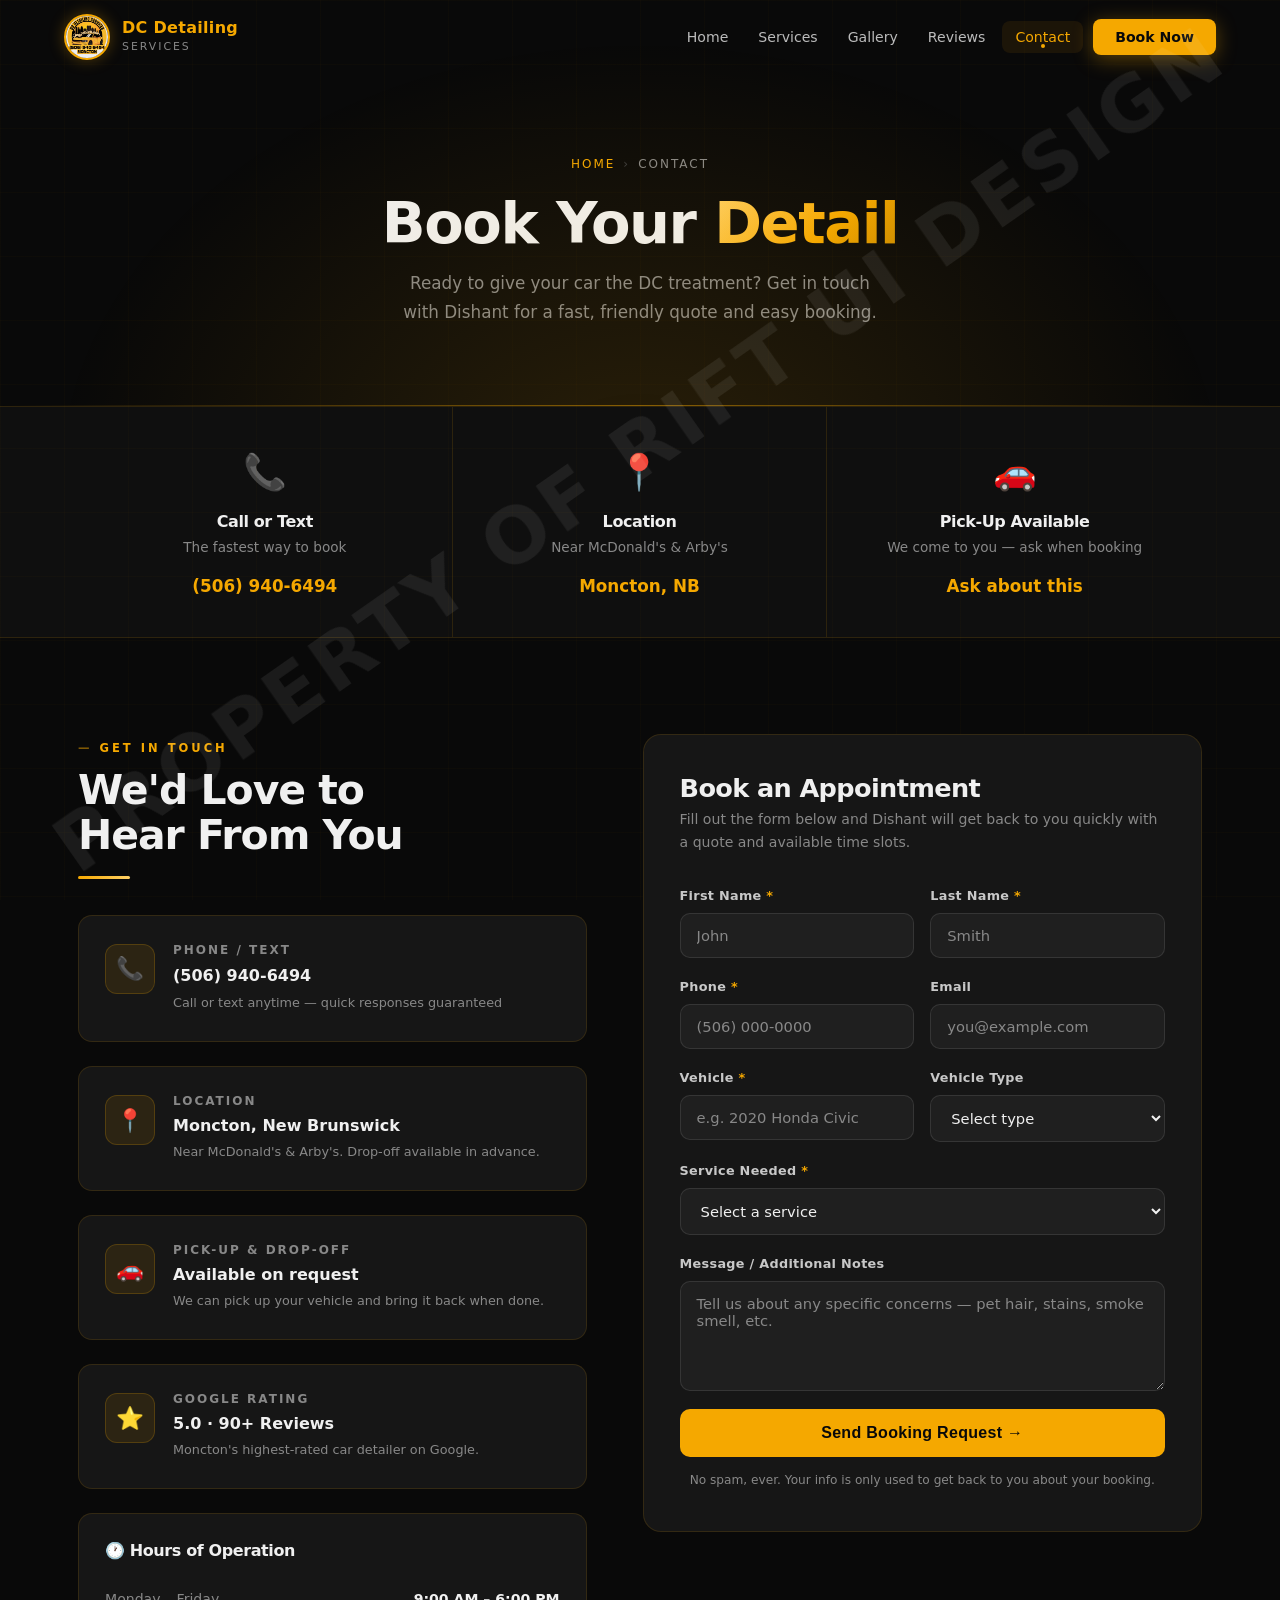
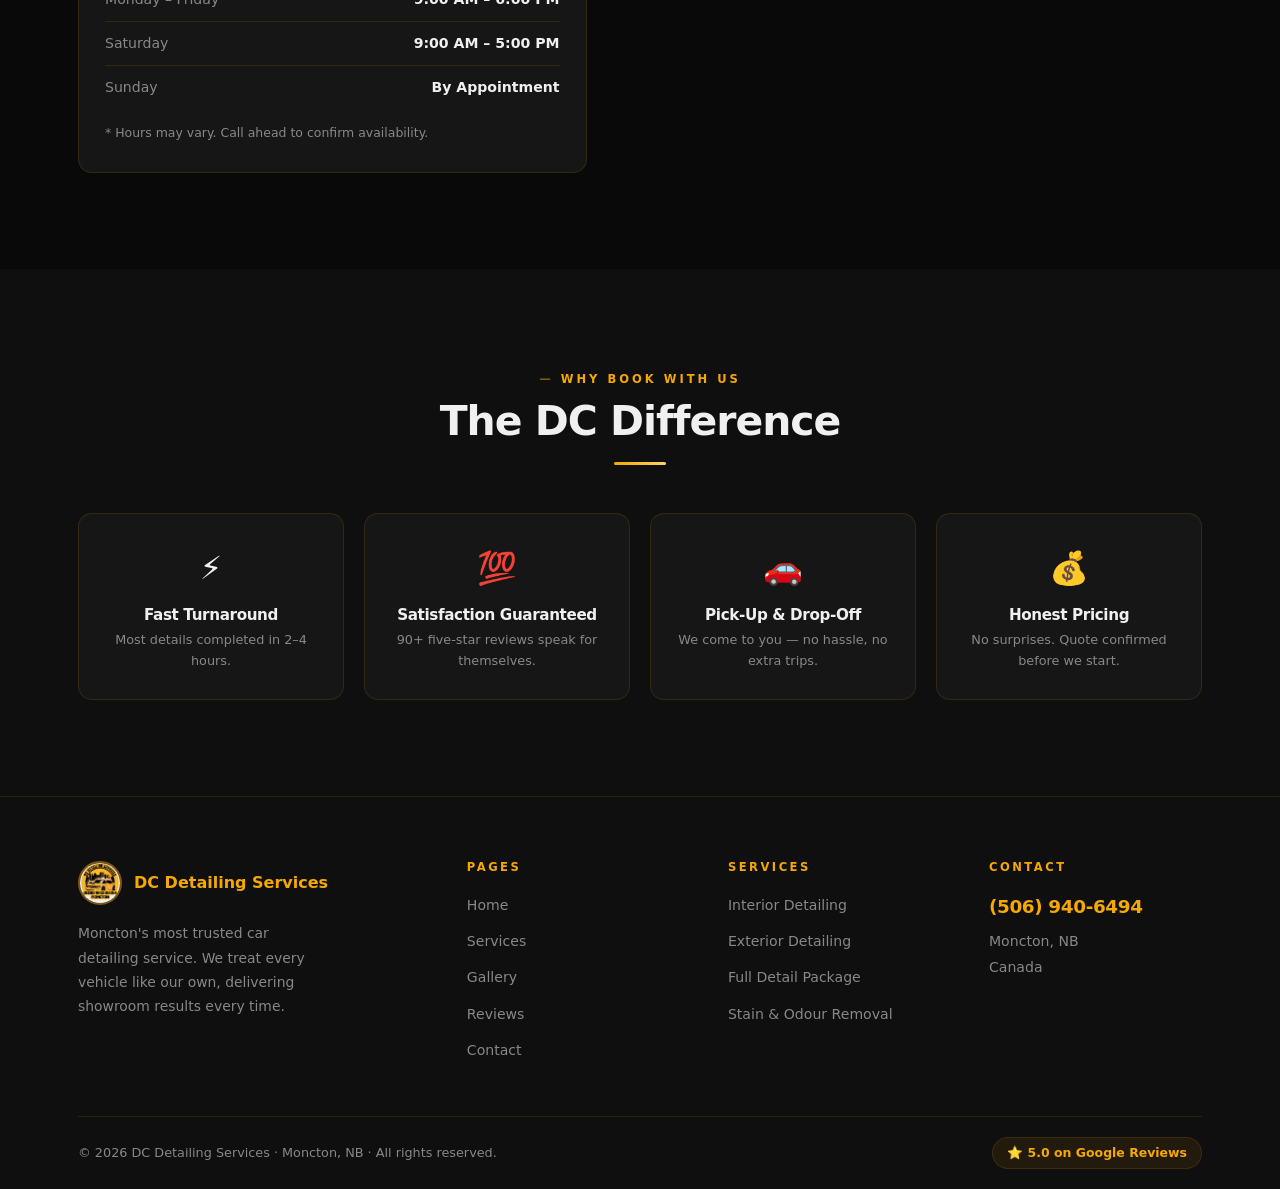
==== contact.html @ 29322958 "Initial commit: DC Detailing website with Vercel config Added vercel.json for proper static site rou" ====
<!DOCTYPE html>
<html lang="en">
<head>
  <meta charset="UTF-8" />
  <meta name="viewport" content="width=device-width, initial-scale=1.0" />
  <title>Contact & Book – DC Detailing Services Moncton</title>
  <link rel="icon" href="photo_0004.jpg" />
  <link rel="apple-touch-icon" href="photo_0004.jpg" />
  <link rel="stylesheet" href="style.css" />
  <link rel="stylesheet" href="https://unpkg.com/aos@2.3.1/dist/aos.css" />
  <style>
    /* ── CONTACT LAYOUT ── */
    .contact-grid {
      display: grid;
      grid-template-columns: 1fr 1.1fr;
      gap: 56px;
      align-items: start;
    }

    /* ── INFO SIDE ── */
    .contact-info { display: flex; flex-direction: column; gap: 24px; }

    .info-card {
      background: var(--card);
      border: 1px solid var(--border);
      border-radius: var(--radius);
      padding: 28px 26px;
      display: flex;
      align-items: flex-start;
      gap: 18px;
      transition: all 0.3s;
    }

    .info-card:hover {
      border-color: var(--border-h);
      transform: translateX(4px);
    }

    .info-icon {
      width: 50px; height: 50px; min-width: 50px;
      background: rgba(245,168,0,0.1);
      border: 1px solid rgba(245,168,0,0.2);
      border-radius: 12px;
      display: flex; align-items: center; justify-content: center;
      font-size: 1.4rem;
    }

    .info-card h4 {
      font-size: 0.75rem;
      text-transform: uppercase;
      letter-spacing: 2px;
      color: var(--muted);
      margin-bottom: 6px;
    }

    .info-card a, .info-card p {
      font-size: 1rem;
      font-weight: 700;
      color: var(--text);
      text-decoration: none;
      line-height: 1.5;
    }

    .info-card a:hover { color: var(--gold); }

    .info-card .sub {
      display: block;
      font-size: 0.8rem;
      font-weight: 400;
      color: var(--muted);
      margin-top: 3px;
    }

    /* Hours table */
    .hours-card {
      background: var(--card);
      border: 1px solid var(--border);
      border-radius: var(--radius);
      padding: 28px 26px;
    }

    .hours-card h3 {
      font-size: 1rem;
      font-weight: 800;
      margin-bottom: 18px;
      display: flex;
      align-items: center;
      gap: 10px;
    }

    .hours-table {
      width: 100%;
      border-collapse: collapse;
    }

    .hours-table tr { border-bottom: 1px solid var(--border); }
    .hours-table tr:last-child { border-bottom: none; }
    .hours-table td { padding: 10px 0; font-size: 0.88rem; }
    .hours-table td:first-child { color: var(--muted); }
    .hours-table td:last-child { color: var(--text); font-weight: 600; text-align: right; }

    .open-badge {
      display: inline-block;
      background: rgba(52,199,89,0.15);
      color: #4cd964;
      font-size: 0.68rem;
      font-weight: 800;
      letter-spacing: 1px;
      padding: 2px 8px;
      border-radius: 4px;
      text-transform: uppercase;
      margin-left: 8px;
    }

    /* ── FORM SIDE ── */
    .form-card {
      background: var(--card);
      border: 1px solid var(--border);
      border-radius: 18px;
      padding: 40px 36px;
    }

    .form-card h2 {
      font-size: 1.6rem;
      margin-bottom: 6px;
    }

    .form-card > p {
      font-size: 0.88rem;
      color: var(--muted);
      margin-bottom: 30px;
      line-height: 1.65;
    }

    .form-row {
      display: grid;
      grid-template-columns: 1fr 1fr;
      gap: 16px;
    }

    .form-group {
      display: flex;
      flex-direction: column;
      gap: 7px;
      margin-bottom: 18px;
    }

    .form-group label {
      font-size: 0.8rem;
      font-weight: 700;
      color: var(--light);
      letter-spacing: 0.3px;
    }

    .form-group label span { color: var(--gold); }

    .form-group input,
    .form-group select,
    .form-group textarea {
      background: rgba(255,255,255,0.04);
      border: 1px solid rgba(255,255,255,0.1);
      border-radius: 10px;
      padding: 13px 16px;
      color: var(--text);
      font-family: inherit;
      font-size: 0.92rem;
      transition: all 0.2s;
      outline: none;
      width: 100%;
    }

    .form-group input:focus,
    .form-group select:focus,
    .form-group textarea:focus {
      border-color: var(--gold);
      background: rgba(245,168,0,0.04);
      box-shadow: 0 0 0 3px rgba(245,168,0,0.1);
    }

    .form-group input::placeholder,
    .form-group textarea::placeholder {
      color: var(--muted);
    }

    .form-group select option { background: #1a1a1a; }

    .form-group textarea { resize: vertical; min-height: 110px; }

    .form-submit {
      width: 100%;
      padding: 15px;
      font-size: 1rem;
      font-weight: 800;
      border-radius: 10px;
      cursor: pointer;
      border: none;
      background: var(--gold);
      color: var(--black);
      transition: all 0.25s;
      position: relative;
      overflow: hidden;
      letter-spacing: 0.3px;
    }

    .form-submit:hover {
      background: var(--gold-light);
      transform: translateY(-2px);
      box-shadow: 0 8px 32px rgba(245,168,0,0.4);
    }

    .form-submit::after {
      content: '';
      position: absolute; inset: 0;
      background: linear-gradient(90deg, transparent, rgba(255,255,255,0.15), transparent);
      transform: translateX(-100%);
      transition: transform 0.55s;
    }

    .form-submit:hover::after { transform: translateX(100%); }

    .form-disclaimer {
      text-align: center;
      font-size: 0.76rem;
      color: var(--muted);
      margin-top: 14px;
      line-height: 1.6;
    }

    /* Success state */
    .form-success {
      display: none;
      text-align: center;
      padding: 40px 20px;
    }

    .form-success .check {
      width: 64px; height: 64px;
      background: rgba(52,199,89,0.15);
      border: 2px solid #4cd964;
      border-radius: 50%;
      display: flex; align-items: center; justify-content: center;
      font-size: 1.6rem;
      margin: 0 auto 20px;
    }

    .form-success h3 { font-size: 1.4rem; margin-bottom: 8px; }
    .form-success p { color: var(--muted); font-size: 0.9rem; }

    /* ── QUICK CONTACT STRIP ── */
    .quick-strip {
      background: var(--dark);
      border-top: 1px solid var(--border);
      border-bottom: 1px solid var(--border);
    }

    .quick-inner {
      display: grid;
      grid-template-columns: repeat(3, 1fr);
      divide-x: 1px solid var(--border);
    }

    .quick-item {
      padding: 36px 28px;
      text-align: center;
      border-right: 1px solid var(--border);
    }

    .quick-item:last-child { border-right: none; }

    .quick-icon { font-size: 2.2rem; margin-bottom: 12px; display: block; }
    .quick-item h3 { font-size: 1rem; font-weight: 800; margin-bottom: 6px; }
    .quick-item p { font-size: 0.85rem; color: var(--muted); margin-bottom: 14px; }
    .quick-item a { font-size: 1.05rem; font-weight: 800; color: var(--gold); text-decoration: none; }
    .quick-item a:hover { text-decoration: underline; }

    /* RESPONSIVE */
    @media (max-width: 900px) {
      .contact-grid { grid-template-columns: 1fr; }
      .form-card { padding: 28px 24px; }
    }

    @media (max-width: 620px) {
      .form-row { grid-template-columns: 1fr; }
      .quick-inner { grid-template-columns: 1fr; }
      .quick-item { border-right: none; border-bottom: 1px solid var(--border); }
      .quick-item:last-child { border-bottom: none; }
    }
  </style>
</head>
<body>

<nav id="navbar">
  <div class="nav-inner">
    <a href="index.html" class="nav-logo">
      <img src="photo_0004.jpg" alt="DC Detailing Services" />
      <div class="nav-logo-text">
        <span class="name">DC Detailing</span>
        <span class="sub">Services</span>
      </div>
    </a>
    <ul class="nav-links">
      <li><a href="index.html">Home</a></li>
      <li><a href="services.html">Services</a></li>
      <li><a href="gallery.html">Gallery</a></li>
      <li><a href="reviews.html">Reviews</a></li>
      <li><a href="contact.html">Contact</a></li>
      <li><a href="contact.html" class="nav-cta">Book Now</a></li>
    </ul>
    <button class="hamburger" id="ham"><span></span><span></span><span></span></button>
  </div>
</nav>
<div class="mobile-nav" id="mob">
  <a href="index.html">Home</a>
  <a href="services.html">Services</a>
  <a href="gallery.html">Gallery</a>
  <a href="reviews.html">Reviews</a>
  <a href="contact.html">Contact</a>
  <a href="contact.html" class="m-cta">Book Now</a>
</div>

<!-- PAGE HERO -->
<div class="page-hero">
  <div class="container">
    <div class="breadcrumb"><a href="index.html">Home</a><span class="sep">›</span>Contact</div>
    <h1>Book Your <span class="gradient-text">Detail</span></h1>
    <p>Ready to give your car the DC treatment? Get in touch with Dishant for a fast, friendly quote and easy booking.</p>
  </div>
</div>

<!-- QUICK CONTACT STRIP -->
<div class="quick-strip">
  <div class="container">
    <div class="quick-inner">
      <div class="quick-item">
        <span class="quick-icon">📞</span>
        <h3>Call or Text</h3>
        <p>The fastest way to book</p>
        <a href="tel:5069406494">(506) 940-6494</a>
      </div>
      <div class="quick-item">
        <span class="quick-icon">📍</span>
        <h3>Location</h3>
        <p>Near McDonald's & Arby's</p>
        <a href="#">Moncton, NB</a>
      </div>
      <div class="quick-item">
        <span class="quick-icon">🚗</span>
        <h3>Pick-Up Available</h3>
        <p>We come to you — ask when booking</p>
        <a href="tel:5069406494">Ask about this</a>
      </div>
    </div>
  </div>
</div>

<!-- MAIN CONTACT -->
<section class="section-wrap">
  <div class="container">
    <div class="contact-grid">

      <!-- INFO -->
      <div data-aos="fade-right">
        <div class="section-tag">Get in Touch</div>
        <h2 class="section-title">We'd Love to<br>Hear From You</h2>
        <div class="gold-line"></div>

        <div class="contact-info">
          <div class="info-card">
            <div class="info-icon">📞</div>
            <div>
              <h4>Phone / Text</h4>
              <a href="tel:5069406494">(506) 940-6494</a>
              <span class="sub">Call or text anytime — quick responses guaranteed</span>
            </div>
          </div>

          <div class="info-card">
            <div class="info-icon">📍</div>
            <div>
              <h4>Location</h4>
              <p>Moncton, New Brunswick</p>
              <span class="sub">Near McDonald's & Arby's. Drop-off available in advance.</span>
            </div>
          </div>

          <div class="info-card">
            <div class="info-icon">🚗</div>
            <div>
              <h4>Pick-Up & Drop-Off</h4>
              <p>Available on request</p>
              <span class="sub">We can pick up your vehicle and bring it back when done.</span>
            </div>
          </div>

          <div class="info-card">
            <div class="info-icon">⭐</div>
            <div>
              <h4>Google Rating</h4>
              <p>5.0 · 90+ Reviews</p>
              <span class="sub">Moncton's highest-rated car detailer on Google.</span>
            </div>
          </div>
        </div>

        <div class="hours-card" style="margin-top: 24px;">
          <h3>🕐 Hours of Operation</h3>
          <table class="hours-table">
            <tr>
              <td>Monday – Friday</td>
              <td>9:00 AM – 6:00 PM</td>
            </tr>
            <tr>
              <td>Saturday</td>
              <td>9:00 AM – 5:00 PM</td>
            </tr>
            <tr>
              <td>Sunday</td>
              <td>By Appointment</td>
            </tr>
          </table>
          <p style="font-size:0.78rem; color:var(--muted); margin-top:14px;">* Hours may vary. Call ahead to confirm availability.</p>
        </div>
      </div>

      <!-- FORM -->
      <div data-aos="fade-left" data-aos-delay="100">
        <div class="form-card">
          <h2>Book an Appointment</h2>
          <p>Fill out the form below and Dishant will get back to you quickly with a quote and available time slots.</p>

          <div class="form-success" id="success">
            <div class="check">✓</div>
            <h3>Message Sent!</h3>
            <p>Thanks for reaching out. Dishant will be in touch shortly.<br>Or call directly at <a href="tel:5069406494" style="color:var(--gold)">(506) 940-6494</a>.</p>
          </div>

          <form id="bookingForm">
            <div class="form-row">
              <div class="form-group">
                <label>First Name <span>*</span></label>
                <input type="text" placeholder="John" required />
              </div>
              <div class="form-group">
                <label>Last Name <span>*</span></label>
                <input type="text" placeholder="Smith" required />
              </div>
            </div>
            <div class="form-row">
              <div class="form-group">
                <label>Phone <span>*</span></label>
                <input type="tel" placeholder="(506) 000-0000" required />
              </div>
              <div class="form-group">
                <label>Email</label>
                <input type="email" placeholder="you@example.com" />
              </div>
            </div>
            <div class="form-row">
              <div class="form-group">
                <label>Vehicle <span>*</span></label>
                <input type="text" placeholder="e.g. 2020 Honda Civic" required />
              </div>
              <div class="form-group">
                <label>Vehicle Type</label>
                <select>
                  <option value="">Select type</option>
                  <option>Sedan</option>
                  <option>SUV / Crossover</option>
                  <option>Truck</option>
                  <option>Van / Minivan</option>
                  <option>Luxury / Exotic</option>
                </select>
              </div>
            </div>
            <div class="form-group">
              <label>Service Needed <span>*</span></label>
              <select required>
                <option value="">Select a service</option>
                <option>Interior Refresh (from $80)</option>
                <option>Interior Deep Clean (from $130)</option>
                <option>Full Detail Package (from $200)</option>
                <option>Stain & Odour Removal</option>
                <option>Not sure — need a quote</option>
              </select>
            </div>
            <div class="form-group">
              <label>Message / Additional Notes</label>
              <textarea placeholder="Tell us about any specific concerns — pet hair, stains, smoke smell, etc."></textarea>
            </div>
            <button type="submit" class="form-submit">Send Booking Request →</button>
            <p class="form-disclaimer">No spam, ever. Your info is only used to get back to you about your booking.</p>
          </form>
        </div>
      </div>
    </div>
  </div>
</section>

<!-- WHY BOOK STRIP -->
<section class="section-wrap dark">
  <div class="container">
    <div style="text-align:center;" data-aos="fade-up">
      <div class="section-tag">Why Book With Us</div>
      <h2 class="section-title">The DC Difference</h2>
      <div class="gold-line" style="margin: 18px auto 48px;"></div>
    </div>
    <div style="display:grid; grid-template-columns: repeat(4, 1fr); gap: 20px;" data-aos="fade-up" data-aos-delay="60">
      <div style="text-align:center; padding: 28px 18px; background: var(--card); border: 1px solid var(--border); border-radius: 14px; transition: all 0.3s;" onmouseover="this.style.borderColor='rgba(245,168,0,0.45)'; this.style.transform='translateY(-4px)'" onmouseout="this.style.borderColor='rgba(245,168,0,0.13)'; this.style.transform=''">
        <div style="font-size:2rem; margin-bottom:12px;">⚡</div>
        <h4 style="font-size:0.95rem; margin-bottom:6px;">Fast Turnaround</h4>
        <p style="font-size:0.8rem; color:var(--muted);">Most details completed in 2–4 hours.</p>
      </div>
      <div style="text-align:center; padding: 28px 18px; background: var(--card); border: 1px solid var(--border); border-radius: 14px; transition: all 0.3s;" onmouseover="this.style.borderColor='rgba(245,168,0,0.45)'; this.style.transform='translateY(-4px)'" onmouseout="this.style.borderColor='rgba(245,168,0,0.13)'; this.style.transform=''">
        <div style="font-size:2rem; margin-bottom:12px;">💯</div>
        <h4 style="font-size:0.95rem; margin-bottom:6px;">Satisfaction Guaranteed</h4>
        <p style="font-size:0.8rem; color:var(--muted);">90+ five-star reviews speak for themselves.</p>
      </div>
      <div style="text-align:center; padding: 28px 18px; background: var(--card); border: 1px solid var(--border); border-radius: 14px; transition: all 0.3s;" onmouseover="this.style.borderColor='rgba(245,168,0,0.45)'; this.style.transform='translateY(-4px)'" onmouseout="this.style.borderColor='rgba(245,168,0,0.13)'; this.style.transform=''">
        <div style="font-size:2rem; margin-bottom:12px;">🚗</div>
        <h4 style="font-size:0.95rem; margin-bottom:6px;">Pick-Up & Drop-Off</h4>
        <p style="font-size:0.8rem; color:var(--muted);">We come to you — no hassle, no extra trips.</p>
      </div>
      <div style="text-align:center; padding: 28px 18px; background: var(--card); border: 1px solid var(--border); border-radius: 14px; transition: all 0.3s;" onmouseover="this.style.borderColor='rgba(245,168,0,0.45)'; this.style.transform='translateY(-4px)'" onmouseout="this.style.borderColor='rgba(245,168,0,0.13)'; this.style.transform=''">
        <div style="font-size:2rem; margin-bottom:12px;">💰</div>
        <h4 style="font-size:0.95rem; margin-bottom:6px;">Honest Pricing</h4>
        <p style="font-size:0.8rem; color:var(--muted);">No surprises. Quote confirmed before we start.</p>
      </div>
    </div>
  </div>
</section>

<!-- FOOTER -->
<footer>
  <div class="container">
    <div class="footer-grid">
      <div class="footer-brand"><a href="index.html" class="logo"><img src="photo_0004.jpg" alt="DC Detailing" /><span>DC Detailing Services</span></a><p>Moncton's most trusted car detailing service. We treat every vehicle like our own, delivering showroom results every time.</p></div>
      <div class="footer-col"><h4>Pages</h4><ul><li><a href="index.html">Home</a></li><li><a href="services.html">Services</a></li><li><a href="gallery.html">Gallery</a></li><li><a href="reviews.html">Reviews</a></li><li><a href="contact.html">Contact</a></li></ul></div>
      <div class="footer-col"><h4>Services</h4><ul><li><a href="services.html">Interior Detailing</a></li><li><a href="services.html">Exterior Detailing</a></li><li><a href="services.html">Full Detail Package</a></li><li><a href="services.html">Stain & Odour Removal</a></li></ul></div>
      <div class="footer-col"><h4>Contact</h4><a href="tel:5069406494" class="big-phone">(506) 940-6494</a><p>Moncton, NB<br>Canada</p></div>
    </div>
    <div class="footer-bottom"><p>© 2026 DC Detailing Services · Moncton, NB · All rights reserved.</p><div class="footer-badge">⭐ 5.0 on Google Reviews</div></div>
  </div>
</footer>

<script src="https://unpkg.com/aos@2.3.1/dist/aos.js"></script>
<script>
  AOS.init({ once: true, duration: 650, easing: 'ease-out', offset: 60 });
  const nav = document.getElementById('navbar');
  window.addEventListener('scroll', () => nav.classList.toggle('scrolled', scrollY > 20));
  nav.classList.toggle('scrolled', scrollY > 20);
  const ham = document.getElementById('ham'); const mob = document.getElementById('mob');
  ham.addEventListener('click', () => { ham.classList.toggle('open'); mob.classList.toggle('open'); });
  const page = location.pathname.split('/').pop() || 'index.html';
  document.querySelectorAll('.nav-links a, .mobile-nav a').forEach(a => { if (a.getAttribute('href') === page) a.classList.add('active'); });

  // Form submit
  document.getElementById('bookingForm').addEventListener('submit', (e) => {
    e.preventDefault();
    document.getElementById('bookingForm').style.display = 'none';
    document.getElementById('success').style.display = 'block';
  });
</script>
</body>
</html>
---- style.css ----
/* ================================================
   DC DETAILING SERVICES — SHARED STYLESHEET
   ================================================ */

/* ── WATERMARK ── */
body::after {
  content: 'property of rift ui design';
  position: fixed;
  top: 50%;
  left: 50%;
  transform: translate(-50%, -50%) rotate(-35deg);
  font-size: clamp(2.8rem, 6vw, 5.5rem);
  font-weight: 900;
  text-transform: uppercase;
  letter-spacing: 0.06em;
  color: rgba(255, 255, 255, 0.07);
  white-space: nowrap;
  pointer-events: none;
  z-index: 99999;
  user-select: none;
}

:root {
  --gold: #f5a800;
  --gold-light: #ffd166;
  --gold-dark: #c98a00;
  --black: #090909;
  --dark: #0f0f0f;
  --card: #161616;
  --card2: #1d1d1d;
  --border: rgba(245,168,0,0.13);
  --border-h: rgba(245,168,0,0.48);
  --text: #f0f0f0;
  --muted: #888;
  --light: #c8c8c8;
  --radius: 14px;
  --glow: 0 0 40px rgba(245,168,0,0.18);
  --glow-lg: 0 0 80px rgba(245,168,0,0.28);
}

*, *::before, *::after { margin: 0; padding: 0; box-sizing: border-box; }
html { scroll-behavior: smooth; font-size: 16px; }

::-webkit-scrollbar { width: 5px; }
::-webkit-scrollbar-track { background: var(--black); }
::-webkit-scrollbar-thumb { background: var(--gold-dark); border-radius: 3px; }

body {
  font-family: 'Segoe UI', system-ui, -apple-system, sans-serif;
  background: var(--black);
  color: var(--text);
  line-height: 1.65;
  overflow-x: hidden;
}

body::before {
  content: '';
  position: fixed; inset: 0;
  background-image:
    linear-gradient(rgba(245,168,0,0.022) 1px, transparent 1px),
    linear-gradient(90deg, rgba(245,168,0,0.022) 1px, transparent 1px);
  background-size: 64px 64px;
  pointer-events: none;
  z-index: 0;
}

/* ── CONTAINER ── */
.container { max-width: 1180px; margin: 0 auto; padding: 0 28px; }

/* ── TYPOGRAPHY ── */
h1,h2,h3,h4 { font-weight: 900; line-height: 1.08; letter-spacing: -0.025em; }

.gradient-text {
  background: linear-gradient(135deg, var(--gold-light) 0%, var(--gold) 60%, var(--gold-dark) 100%);
  -webkit-background-clip: text;
  -webkit-text-fill-color: transparent;
  background-clip: text;
}

/* ── NAV ── */
nav {
  position: fixed; top: 0; left: 0; right: 0;
  z-index: 1000;
  padding: 0 5%;
  transition: all 0.35s;
}

nav.scrolled {
  background: rgba(9,9,9,0.95);
  backdrop-filter: blur(24px);
  -webkit-backdrop-filter: blur(24px);
  border-bottom: 1px solid var(--border);
}

.nav-inner {
  display: flex;
  align-items: center;
  justify-content: space-between;
  height: 74px;
}

.nav-logo {
  display: flex;
  align-items: center;
  gap: 12px;
  text-decoration: none;
  flex-shrink: 0;
}

.nav-logo img {
  height: 46px; width: 46px;
  border-radius: 50%;
  border: 2px solid var(--gold);
  object-fit: cover;
  box-shadow: 0 0 16px rgba(245,168,0,0.3);
}

.nav-logo-text .name {
  display: block;
  font-size: 1rem;
  font-weight: 800;
  color: var(--gold);
  letter-spacing: 0.3px;
  line-height: 1.2;
}

.nav-logo-text .sub {
  display: block;
  font-size: 0.68rem;
  color: var(--muted);
  letter-spacing: 2px;
  text-transform: uppercase;
}

.nav-links {
  display: flex;
  align-items: center;
  gap: 4px;
  list-style: none;
}

.nav-links a {
  color: #bbb;
  text-decoration: none;
  font-size: 0.88rem;
  font-weight: 500;
  padding: 8px 13px;
  border-radius: 8px;
  transition: all 0.2s;
  position: relative;
}

.nav-links a:hover, .nav-links a.active {
  color: var(--gold);
  background: rgba(245,168,0,0.08);
}

.nav-links a.active::after {
  content: '';
  position: absolute;
  bottom: 5px; left: 50%;
  transform: translateX(-50%);
  width: 4px; height: 4px;
  background: var(--gold);
  border-radius: 50%;
}

.nav-cta {
  background: var(--gold) !important;
  color: var(--black) !important;
  font-weight: 800 !important;
  padding: 10px 22px !important;
  border-radius: 8px !important;
  margin-left: 6px;
  box-shadow: 0 4px 20px rgba(245,168,0,0.35);
  transition: all 0.2s !important;
}

.nav-cta:hover {
  background: var(--gold-light) !important;
  transform: translateY(-2px) !important;
  box-shadow: 0 6px 28px rgba(245,168,0,0.5) !important;
}

.nav-cta.active::after { display: none !important; }

/* Hamburger */
.hamburger {
  display: none;
  flex-direction: column;
  gap: 5px;
  background: none;
  border: none;
  cursor: pointer;
  padding: 8px;
  border-radius: 8px;
  transition: background 0.2s;
}

.hamburger:hover { background: rgba(245,168,0,0.1); }

.hamburger span {
  display: block; width: 22px; height: 2px;
  background: var(--text); border-radius: 2px;
  transition: all 0.3s;
}

.hamburger.open span:nth-child(1) { transform: translateY(7px) rotate(45deg); }
.hamburger.open span:nth-child(2) { opacity: 0; transform: scaleX(0); }
.hamburger.open span:nth-child(3) { transform: translateY(-7px) rotate(-45deg); }

.mobile-nav {
  display: none;
  position: fixed; top: 74px; left: 0; right: 0;
  background: rgba(9,9,9,0.98);
  backdrop-filter: blur(20px);
  border-bottom: 1px solid var(--border);
  padding: 16px 20px 24px;
  z-index: 999;
  flex-direction: column;
  gap: 2px;
}

.mobile-nav.open { display: flex; }

.mobile-nav a {
  color: var(--text);
  text-decoration: none;
  font-size: 1rem;
  font-weight: 600;
  padding: 12px 16px;
  border-radius: 10px;
  transition: all 0.2s;
}

.mobile-nav a:hover { background: rgba(245,168,0,0.1); color: var(--gold); }
.mobile-nav a.active { color: var(--gold); background: rgba(245,168,0,0.08); }

.mobile-nav .m-cta {
  background: var(--gold);
  color: var(--black);
  text-align: center;
  margin-top: 10px;
  font-weight: 800;
  border-radius: 10px;
}

/* ── PAGE HERO (inner pages) ── */
.page-hero {
  padding: 150px 0 80px;
  text-align: center;
  position: relative;
  overflow: hidden;
}

.page-hero::before {
  content: '';
  position: absolute; inset: 0;
  background: radial-gradient(ellipse at 50% 120%, rgba(245,168,0,0.14) 0%, transparent 65%);
  pointer-events: none;
}

.page-hero::after {
  content: '';
  position: absolute;
  bottom: 0; left: 0; right: 0;
  height: 1px;
  background: linear-gradient(90deg, transparent, var(--border-h), transparent);
}

.page-hero h1 {
  font-size: clamp(2.2rem, 4.5vw, 3.6rem);
  margin-bottom: 14px;
}

.page-hero p {
  color: var(--muted);
  font-size: 1.05rem;
  max-width: 500px;
  margin: 0 auto;
  line-height: 1.7;
}

.breadcrumb {
  display: inline-flex;
  align-items: center;
  gap: 8px;
  font-size: 0.75rem;
  color: var(--muted);
  margin-bottom: 18px;
  text-transform: uppercase;
  letter-spacing: 2px;
}

.breadcrumb a { color: var(--gold); text-decoration: none; }
.breadcrumb .sep { opacity: 0.4; }

/* ── SECTION STYLES ── */
section { position: relative; z-index: 1; }
.section-wrap { padding: 96px 0; }
.section-wrap.dark { background: var(--dark); }

.section-tag {
  display: inline-block;
  font-size: 0.72rem;
  font-weight: 800;
  letter-spacing: 3px;
  text-transform: uppercase;
  color: var(--gold);
  margin-bottom: 10px;
}

.section-tag::before { content: '— '; opacity: 0.5; }

.section-title {
  font-size: clamp(1.8rem, 3.2vw, 2.7rem);
  line-height: 1.1;
  margin-bottom: 14px;
}

.section-sub {
  font-size: 0.98rem;
  color: var(--muted);
  max-width: 500px;
  line-height: 1.75;
  margin-bottom: 52px;
}

/* ── BUTTONS ── */
.btn {
  display: inline-flex;
  align-items: center;
  gap: 8px;
  padding: 13px 26px;
  border-radius: 10px;
  font-size: 0.93rem;
  font-weight: 700;
  text-decoration: none;
  cursor: pointer;
  border: none;
  transition: all 0.22s;
  position: relative;
  overflow: hidden;
  letter-spacing: 0.2px;
}

.btn::after {
  content: '';
  position: absolute; inset: 0;
  background: linear-gradient(90deg, transparent, rgba(255,255,255,0.12), transparent);
  transform: translateX(-100%);
  transition: transform 0.55s;
}

.btn:hover::after { transform: translateX(100%); }

.btn-gold {
  background: var(--gold);
  color: var(--black);
  box-shadow: 0 4px 24px rgba(245,168,0,0.3);
}

.btn-gold:hover {
  background: var(--gold-light);
  transform: translateY(-2px);
  box-shadow: 0 8px 32px rgba(245,168,0,0.5);
  color: var(--black);
}

.btn-outline {
  background: transparent;
  color: var(--gold);
  border: 2px solid var(--gold);
}

.btn-outline:hover {
  background: var(--gold);
  color: var(--black);
  transform: translateY(-2px);
}

.btn-ghost {
  background: rgba(255,255,255,0.05);
  color: var(--text);
  border: 1px solid rgba(255,255,255,0.1);
}

.btn-ghost:hover {
  border-color: var(--gold);
  color: var(--gold);
  transform: translateY(-2px);
  background: rgba(245,168,0,0.07);
}

/* ── CARDS ── */
.card {
  background: var(--card);
  border: 1px solid var(--border);
  border-radius: var(--radius);
  transition: all 0.3s;
}

.card:hover {
  border-color: var(--border-h);
  box-shadow: var(--glow);
  transform: translateY(-5px);
}

/* ── DIVIDER ── */
.gold-line {
  width: 52px; height: 3px;
  background: linear-gradient(90deg, var(--gold), var(--gold-light));
  border-radius: 2px;
  margin: 18px 0 36px;
}

/* ── STARS ── */
.stars { color: var(--gold); letter-spacing: 2px; }

/* ── CTA BANNER ── */
.cta-banner {
  background: linear-gradient(135deg, #120e00, #0d0d0d 50%, #120c00);
  border-top: 1px solid var(--border);
  border-bottom: 1px solid var(--border);
  text-align: center;
  padding: 88px 28px;
  position: relative;
  overflow: hidden;
}

.cta-banner::before {
  content: '';
  position: absolute;
  top: -80%; left: 50%; transform: translateX(-50%);
  width: 700px; height: 500px;
  background: radial-gradient(ellipse, rgba(245,168,0,0.12) 0%, transparent 65%);
  pointer-events: none;
}

.cta-banner h2 { font-size: clamp(1.8rem, 3.5vw, 2.6rem); margin-bottom: 12px; }
.cta-banner p { color: var(--muted); margin-bottom: 36px; max-width: 460px; margin-left: auto; margin-right: auto; }
.cta-btns { display: flex; gap: 14px; justify-content: center; flex-wrap: wrap; }

/* ── FOOTER ── */
footer {
  background: var(--dark);
  border-top: 1px solid var(--border);
  padding: 64px 0 0;
  position: relative;
  z-index: 1;
}

.footer-grid {
  display: grid;
  grid-template-columns: 1.6fr 1fr 1fr 1fr;
  gap: 48px;
  padding-bottom: 52px;
}

.footer-brand .logo {
  display: flex; align-items: center; gap: 12px;
  margin-bottom: 16px; text-decoration: none;
}

.footer-brand .logo img {
  height: 44px; width: 44px;
  border-radius: 50%; border: 2px solid var(--border-h);
  object-fit: cover;
}

.footer-brand .logo span { font-size: 1rem; font-weight: 800; color: var(--gold); }

.footer-brand p { font-size: 0.87rem; color: var(--muted); line-height: 1.75; max-width: 250px; }

.footer-col h4 {
  font-size: 0.72rem; text-transform: uppercase;
  letter-spacing: 2.5px; color: var(--gold); margin-bottom: 18px;
}

.footer-col ul { list-style: none; display: flex; flex-direction: column; gap: 10px; }

.footer-col ul a {
  color: var(--muted);
  text-decoration: none; font-size: 0.88rem;
  transition: color 0.2s;
}

.footer-col ul a:hover { color: var(--text); }

.footer-col p { color: var(--muted); font-size: 0.88rem; line-height: 1.85; }

.footer-col .big-phone {
  display: block; color: var(--gold);
  font-size: 1.15rem; font-weight: 800;
  text-decoration: none; margin-bottom: 6px;
  letter-spacing: -0.02em;
}

.footer-bottom {
  border-top: 1px solid var(--border);
  padding: 20px 0;
  display: flex;
  align-items: center; justify-content: space-between;
  gap: 12px; flex-wrap: wrap;
}

.footer-bottom p { color: var(--muted); font-size: 0.8rem; }

.footer-badge {
  display: flex; align-items: center; gap: 6px;
  background: rgba(245,168,0,0.08);
  border: 1px solid var(--border);
  border-radius: 20px;
  padding: 5px 14px;
  font-size: 0.78rem; color: var(--gold); font-weight: 700;
}

/* ── KEYFRAMES ── */
@keyframes float {
  0%,100% { transform: translateY(0); }
  50% { transform: translateY(-10px); }
}

@keyframes pulse-ring {
  0% { box-shadow: 0 0 0 0 rgba(245,168,0,0.4); }
  70% { box-shadow: 0 0 0 16px rgba(245,168,0,0); }
  100% { box-shadow: 0 0 0 0 rgba(245,168,0,0); }
}

@keyframes gold-shimmer {
  0% { background-position: -200% center; }
  100% { background-position: 200% center; }
}

@keyframes fadeInUp {
  from { opacity: 0; transform: translateY(28px); }
  to { opacity: 1; transform: translateY(0); }
}

/* ── RESPONSIVE ── */
@media (max-width: 1024px) {
  .footer-grid { grid-template-columns: 1fr 1fr; }
}

@media (max-width: 768px) {
  .nav-links { display: none; }
  .hamburger { display: flex; }
  .footer-grid { grid-template-columns: 1fr 1fr; gap: 28px; }
}

@media (max-width: 540px) {
  .footer-grid { grid-template-columns: 1fr; }
  .footer-bottom { flex-direction: column; text-align: center; }
  .container { padding: 0 18px; }
}
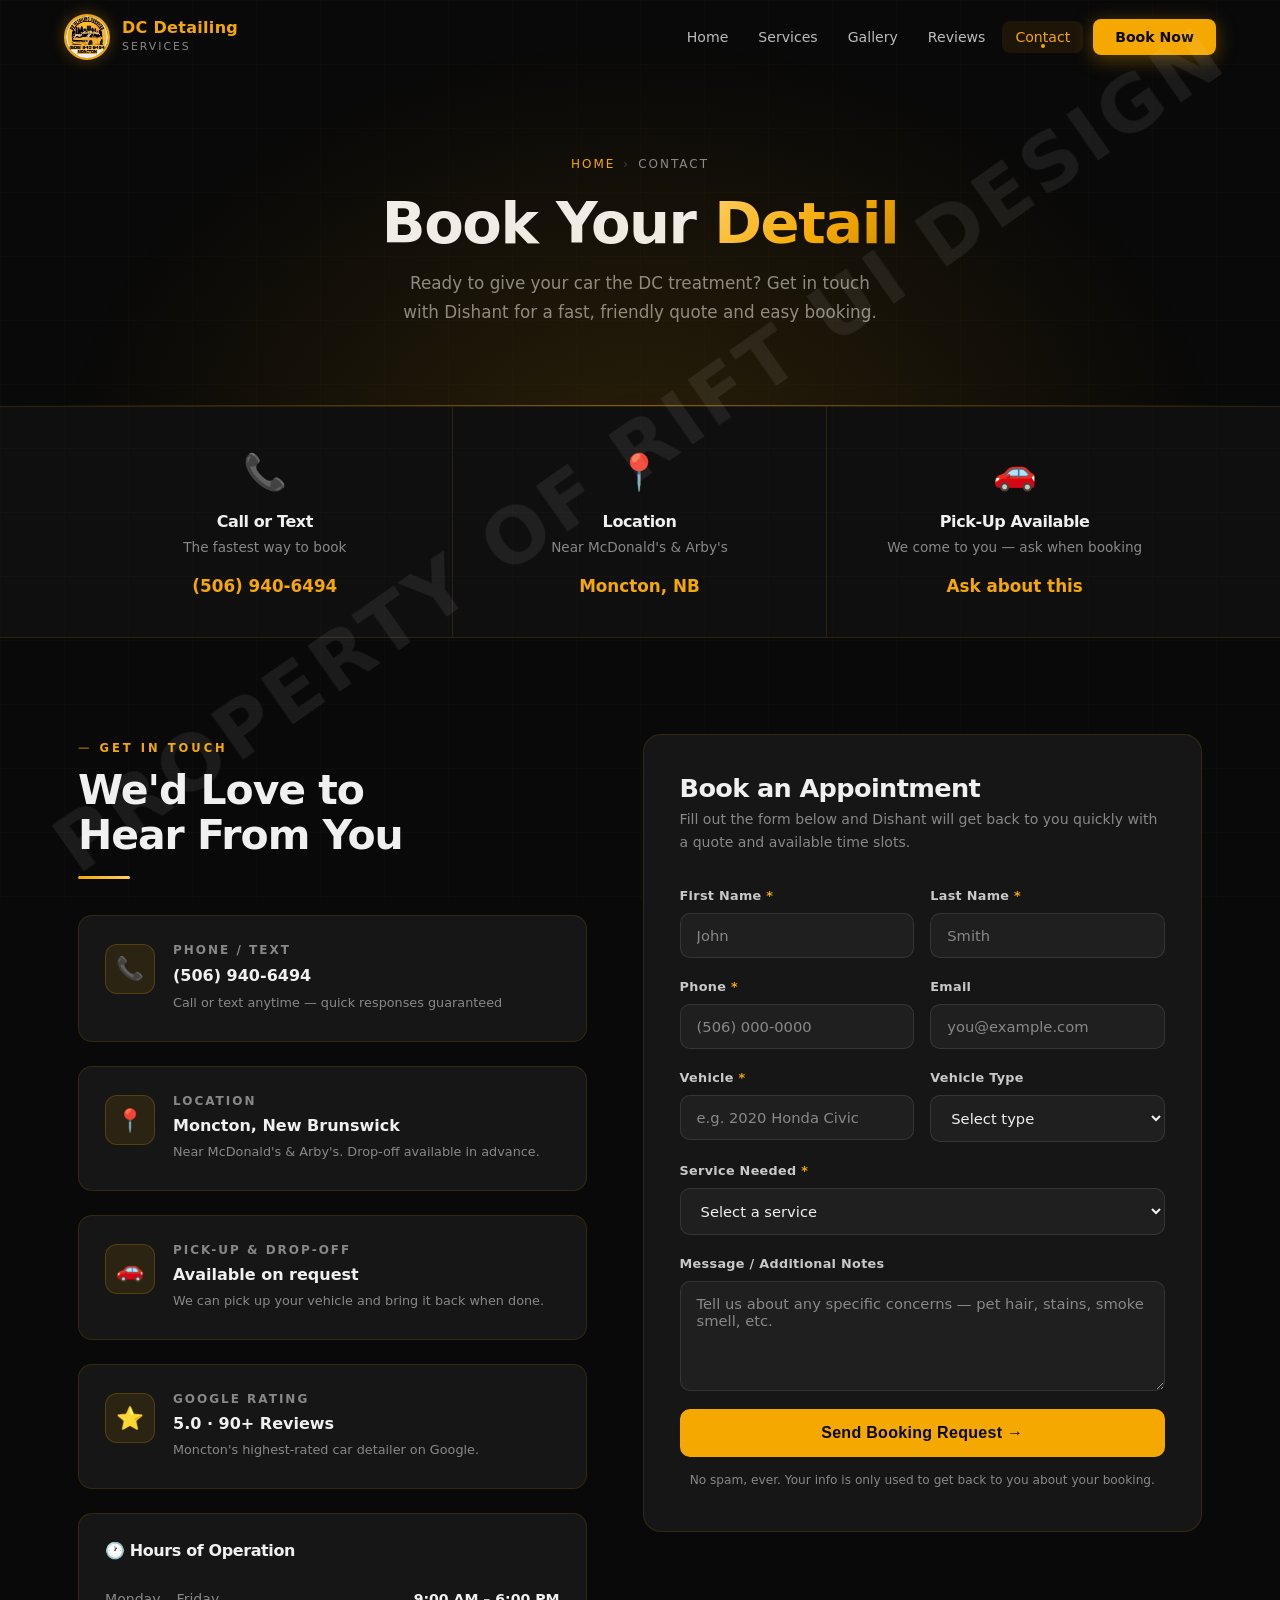
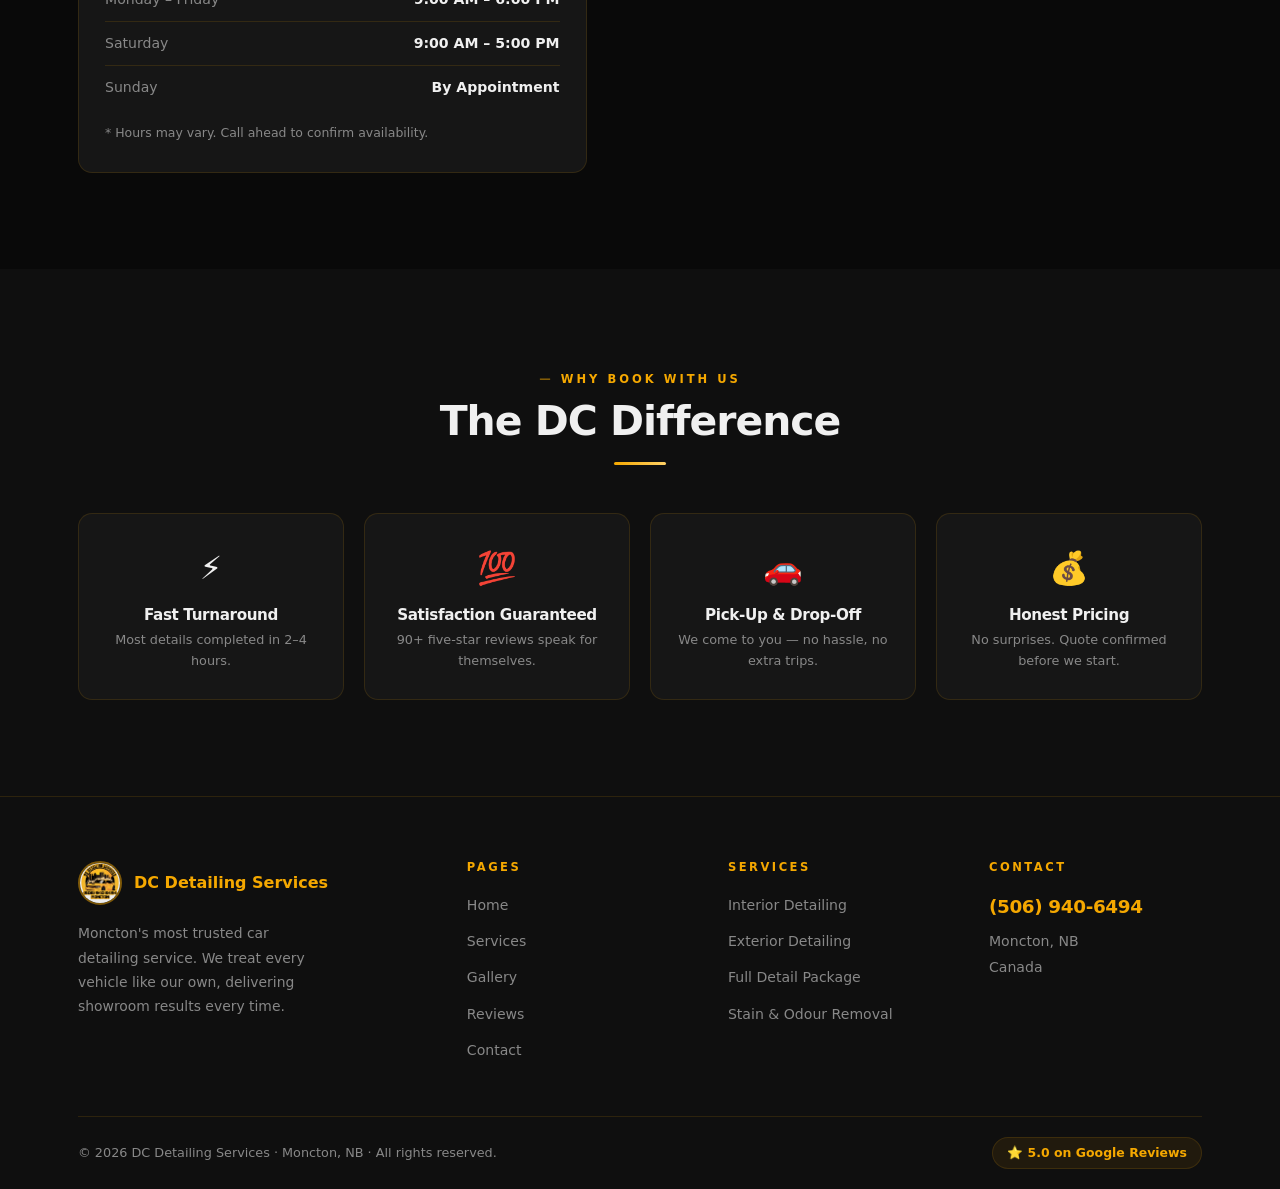
==== commit acb237c3: "Remove AOS library entirely — it was hiding all scrolled content AOS CSS sets opacity:0 on all data-" ====
--- a/contact.html
+++ b/contact.html
@@ -7,7 +7,6 @@
   <link rel="icon" href="photo_0004.jpg" />
   <link rel="apple-touch-icon" href="photo_0004.jpg" />
   <link rel="stylesheet" href="style.css" />
-  <link rel="stylesheet" href="https://unpkg.com/aos@2.3.1/dist/aos.css" />
   <style>
     /* ── CONTACT LAYOUT ── */
     .contact-grid {
@@ -542,9 +541,7 @@
   </div>
 </footer>
 
-<script src="https://unpkg.com/aos@2.3.1/dist/aos.js"></script>
 <script>
-  AOS.init({ once: true, duration: 650, easing: 'ease-out', offset: 60 });
   const nav = document.getElementById('navbar');
   window.addEventListener('scroll', () => nav.classList.toggle('scrolled', scrollY > 20));
   nav.classList.toggle('scrolled', scrollY > 20);
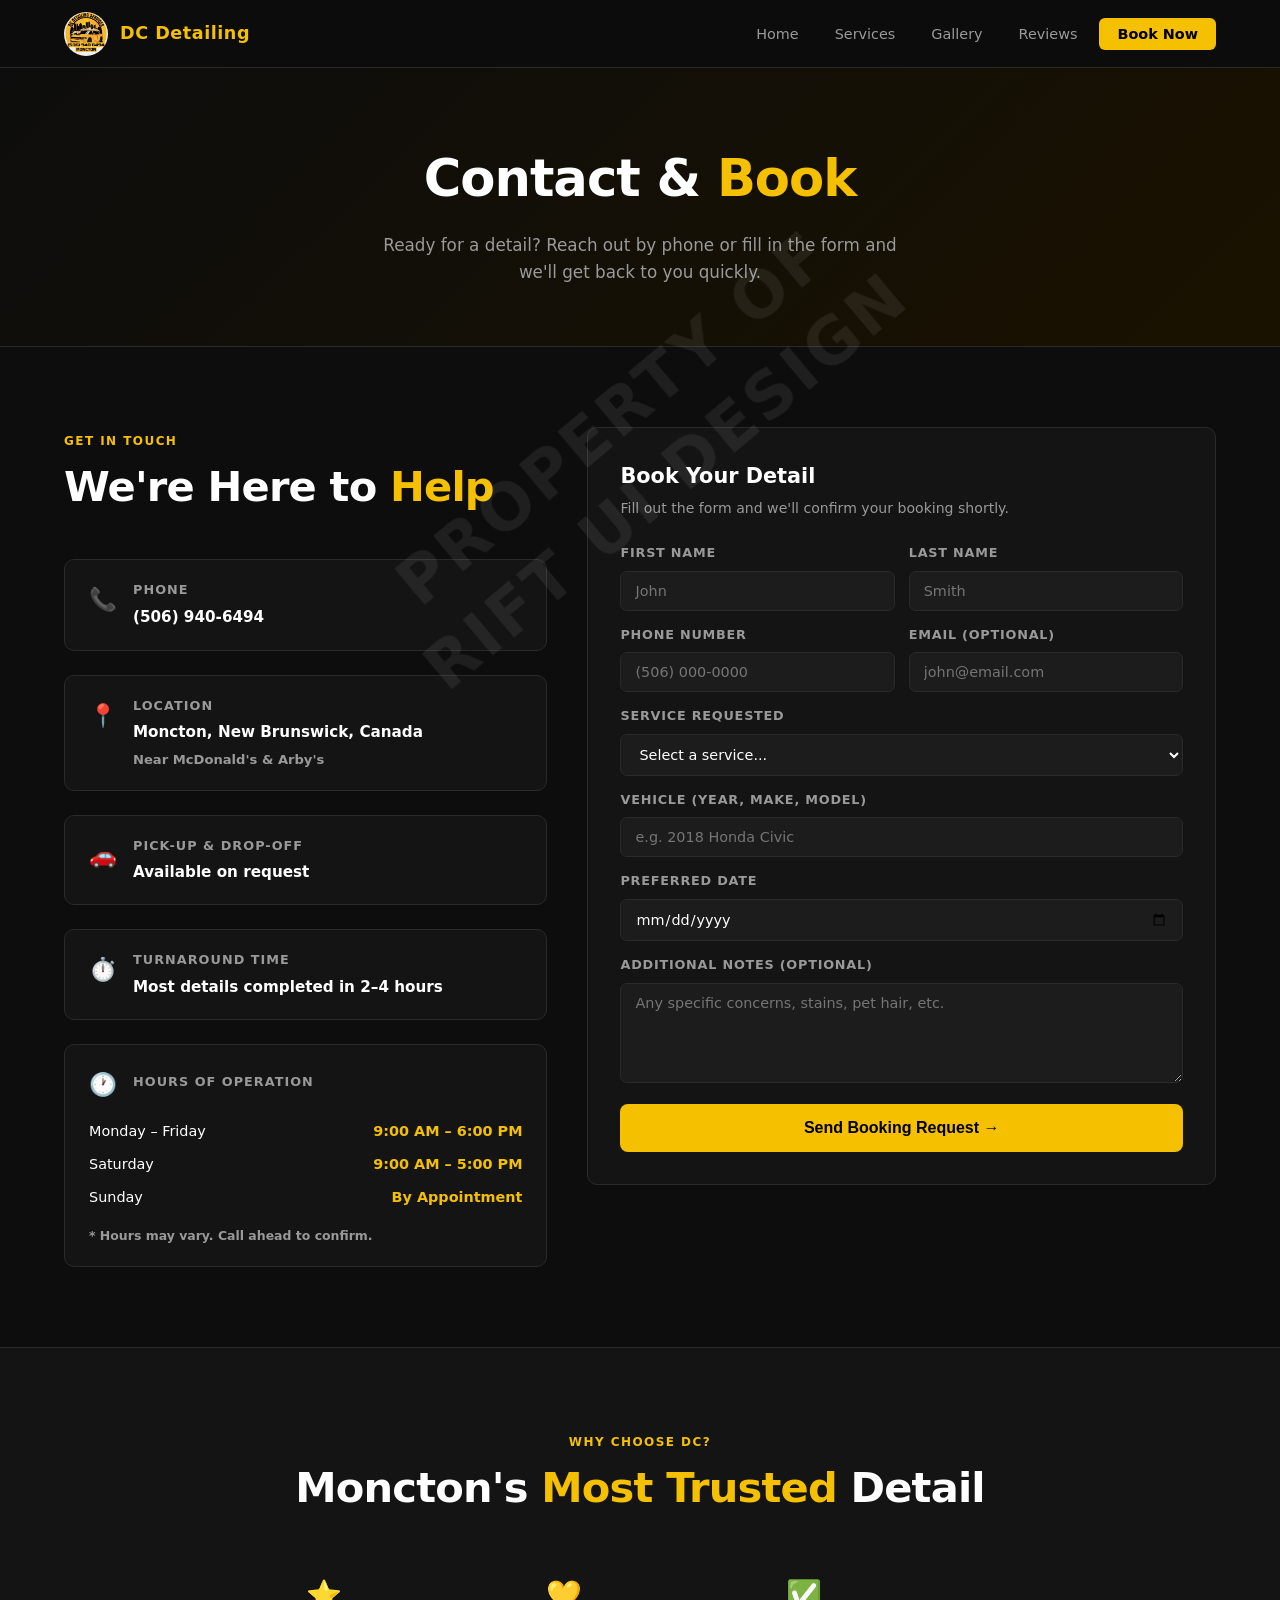
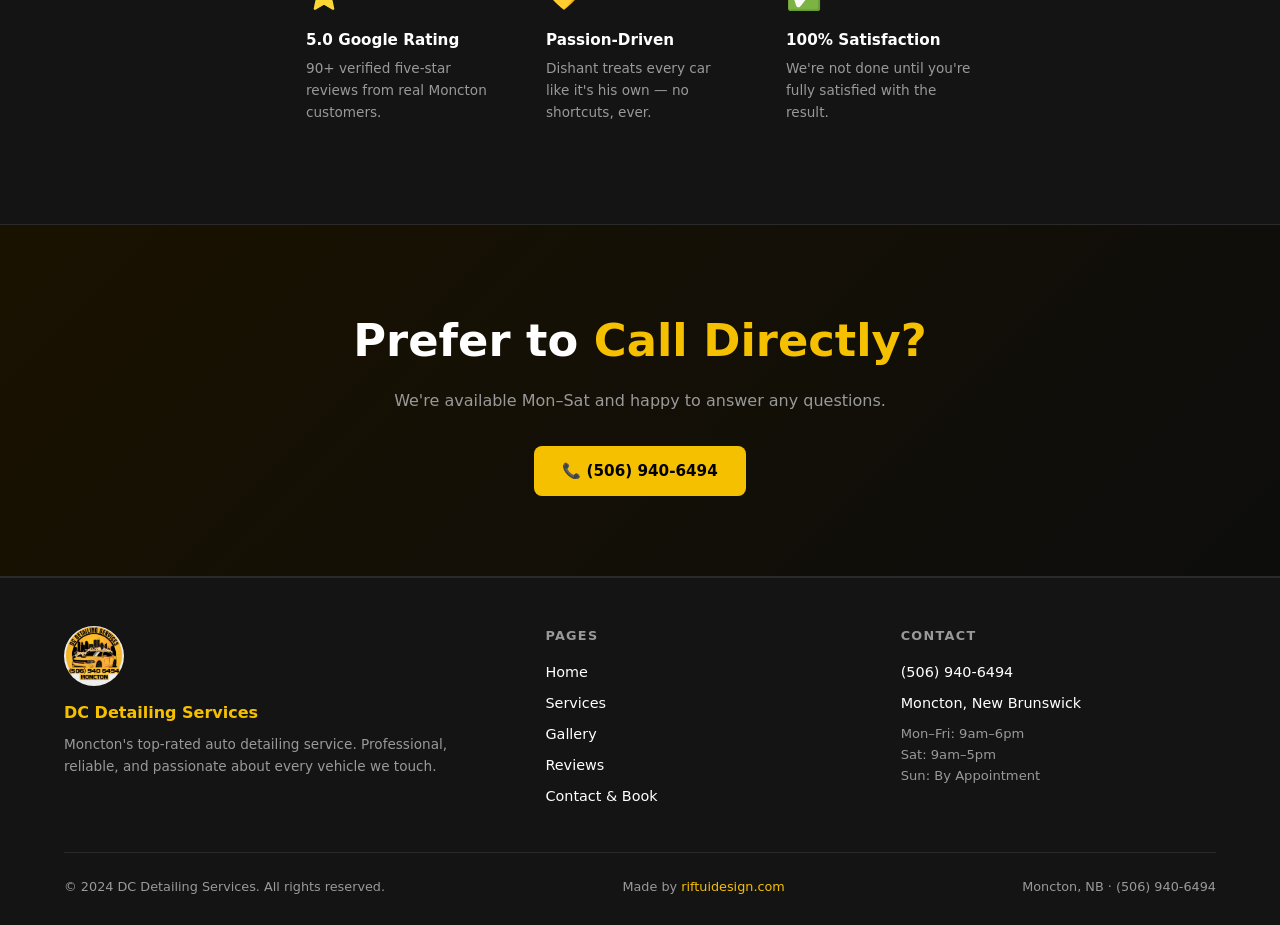
==== commit 1fe12f8a: "Add files via upload" ====
--- a/contact.html
+++ b/contact.html
@@ -3,373 +3,54 @@
 <head>
   <meta charset="UTF-8" />
   <meta name="viewport" content="width=device-width, initial-scale=1.0" />
-  <title>Contact & Book – DC Detailing Services Moncton</title>
-  <link rel="icon" href="photo_0004.jpg" />
-  <link rel="apple-touch-icon" href="photo_0004.jpg" />
+  <title>Contact & Book — DC Detailing Services Moncton</title>
+  <meta name="description" content="Book your auto detail or get in touch with DC Detailing Services in Moncton, NB. Call (506) 940-6494." />
   <link rel="stylesheet" href="style.css" />
-  <style>
-    /* ── CONTACT LAYOUT ── */
-    .contact-grid {
-      display: grid;
-      grid-template-columns: 1fr 1.1fr;
-      gap: 56px;
-      align-items: start;
-    }
-
-    /* ── INFO SIDE ── */
-    .contact-info { display: flex; flex-direction: column; gap: 24px; }
-
-    .info-card {
-      background: var(--card);
-      border: 1px solid var(--border);
-      border-radius: var(--radius);
-      padding: 28px 26px;
-      display: flex;
-      align-items: flex-start;
-      gap: 18px;
-      transition: all 0.3s;
-    }
-
-    .info-card:hover {
-      border-color: var(--border-h);
-      transform: translateX(4px);
-    }
-
-    .info-icon {
-      width: 50px; height: 50px; min-width: 50px;
-      background: rgba(245,168,0,0.1);
-      border: 1px solid rgba(245,168,0,0.2);
-      border-radius: 12px;
-      display: flex; align-items: center; justify-content: center;
-      font-size: 1.4rem;
-    }
-
-    .info-card h4 {
-      font-size: 0.75rem;
-      text-transform: uppercase;
-      letter-spacing: 2px;
-      color: var(--muted);
-      margin-bottom: 6px;
-    }
-
-    .info-card a, .info-card p {
-      font-size: 1rem;
-      font-weight: 700;
-      color: var(--text);
-      text-decoration: none;
-      line-height: 1.5;
-    }
-
-    .info-card a:hover { color: var(--gold); }
-
-    .info-card .sub {
-      display: block;
-      font-size: 0.8rem;
-      font-weight: 400;
-      color: var(--muted);
-      margin-top: 3px;
-    }
-
-    /* Hours table */
-    .hours-card {
-      background: var(--card);
-      border: 1px solid var(--border);
-      border-radius: var(--radius);
-      padding: 28px 26px;
-    }
-
-    .hours-card h3 {
-      font-size: 1rem;
-      font-weight: 800;
-      margin-bottom: 18px;
-      display: flex;
-      align-items: center;
-      gap: 10px;
-    }
-
-    .hours-table {
-      width: 100%;
-      border-collapse: collapse;
-    }
-
-    .hours-table tr { border-bottom: 1px solid var(--border); }
-    .hours-table tr:last-child { border-bottom: none; }
-    .hours-table td { padding: 10px 0; font-size: 0.88rem; }
-    .hours-table td:first-child { color: var(--muted); }
-    .hours-table td:last-child { color: var(--text); font-weight: 600; text-align: right; }
-
-    .open-badge {
-      display: inline-block;
-      background: rgba(52,199,89,0.15);
-      color: #4cd964;
-      font-size: 0.68rem;
-      font-weight: 800;
-      letter-spacing: 1px;
-      padding: 2px 8px;
-      border-radius: 4px;
-      text-transform: uppercase;
-      margin-left: 8px;
-    }
-
-    /* ── FORM SIDE ── */
-    .form-card {
-      background: var(--card);
-      border: 1px solid var(--border);
-      border-radius: 18px;
-      padding: 40px 36px;
-    }
-
-    .form-card h2 {
-      font-size: 1.6rem;
-      margin-bottom: 6px;
-    }
-
-    .form-card > p {
-      font-size: 0.88rem;
-      color: var(--muted);
-      margin-bottom: 30px;
-      line-height: 1.65;
-    }
-
-    .form-row {
-      display: grid;
-      grid-template-columns: 1fr 1fr;
-      gap: 16px;
-    }
-
-    .form-group {
-      display: flex;
-      flex-direction: column;
-      gap: 7px;
-      margin-bottom: 18px;
-    }
-
-    .form-group label {
-      font-size: 0.8rem;
-      font-weight: 700;
-      color: var(--light);
-      letter-spacing: 0.3px;
-    }
-
-    .form-group label span { color: var(--gold); }
-
-    .form-group input,
-    .form-group select,
-    .form-group textarea {
-      background: rgba(255,255,255,0.04);
-      border: 1px solid rgba(255,255,255,0.1);
-      border-radius: 10px;
-      padding: 13px 16px;
-      color: var(--text);
-      font-family: inherit;
-      font-size: 0.92rem;
-      transition: all 0.2s;
-      outline: none;
-      width: 100%;
-    }
-
-    .form-group input:focus,
-    .form-group select:focus,
-    .form-group textarea:focus {
-      border-color: var(--gold);
-      background: rgba(245,168,0,0.04);
-      box-shadow: 0 0 0 3px rgba(245,168,0,0.1);
-    }
-
-    .form-group input::placeholder,
-    .form-group textarea::placeholder {
-      color: var(--muted);
-    }
-
-    .form-group select option { background: #1a1a1a; }
-
-    .form-group textarea { resize: vertical; min-height: 110px; }
-
-    .form-submit {
-      width: 100%;
-      padding: 15px;
-      font-size: 1rem;
-      font-weight: 800;
-      border-radius: 10px;
-      cursor: pointer;
-      border: none;
-      background: var(--gold);
-      color: var(--black);
-      transition: all 0.25s;
-      position: relative;
-      overflow: hidden;
-      letter-spacing: 0.3px;
-    }
-
-    .form-submit:hover {
-      background: var(--gold-light);
-      transform: translateY(-2px);
-      box-shadow: 0 8px 32px rgba(245,168,0,0.4);
-    }
-
-    .form-submit::after {
-      content: '';
-      position: absolute; inset: 0;
-      background: linear-gradient(90deg, transparent, rgba(255,255,255,0.15), transparent);
-      transform: translateX(-100%);
-      transition: transform 0.55s;
-    }
-
-    .form-submit:hover::after { transform: translateX(100%); }
-
-    .form-disclaimer {
-      text-align: center;
-      font-size: 0.76rem;
-      color: var(--muted);
-      margin-top: 14px;
-      line-height: 1.6;
-    }
-
-    /* Success state */
-    .form-success {
-      display: none;
-      text-align: center;
-      padding: 40px 20px;
-    }
-
-    .form-success .check {
-      width: 64px; height: 64px;
-      background: rgba(52,199,89,0.15);
-      border: 2px solid #4cd964;
-      border-radius: 50%;
-      display: flex; align-items: center; justify-content: center;
-      font-size: 1.6rem;
-      margin: 0 auto 20px;
-    }
-
-    .form-success h3 { font-size: 1.4rem; margin-bottom: 8px; }
-    .form-success p { color: var(--muted); font-size: 0.9rem; }
-
-    /* ── QUICK CONTACT STRIP ── */
-    .quick-strip {
-      background: var(--dark);
-      border-top: 1px solid var(--border);
-      border-bottom: 1px solid var(--border);
-    }
-
-    .quick-inner {
-      display: grid;
-      grid-template-columns: repeat(3, 1fr);
-      divide-x: 1px solid var(--border);
-    }
-
-    .quick-item {
-      padding: 36px 28px;
-      text-align: center;
-      border-right: 1px solid var(--border);
-    }
-
-    .quick-item:last-child { border-right: none; }
-
-    .quick-icon { font-size: 2.2rem; margin-bottom: 12px; display: block; }
-    .quick-item h3 { font-size: 1rem; font-weight: 800; margin-bottom: 6px; }
-    .quick-item p { font-size: 0.85rem; color: var(--muted); margin-bottom: 14px; }
-    .quick-item a { font-size: 1.05rem; font-weight: 800; color: var(--gold); text-decoration: none; }
-    .quick-item a:hover { text-decoration: underline; }
-
-    /* RESPONSIVE */
-    @media (max-width: 900px) {
-      .contact-grid { grid-template-columns: 1fr; }
-      .form-card { padding: 28px 24px; }
-    }
-
-    @media (max-width: 620px) {
-      .form-row { grid-template-columns: 1fr; }
-      .quick-inner { grid-template-columns: 1fr; }
-      .quick-item { border-right: none; border-bottom: 1px solid var(--border); }
-      .quick-item:last-child { border-bottom: none; }
-    }
-  </style>
 </head>
 <body>
 
-<nav id="navbar">
-  <div class="nav-inner">
+  <!-- NAV -->
+  <nav>
     <a href="index.html" class="nav-logo">
-      <img src="photo_0004.jpg" alt="DC Detailing Services" />
-      <div class="nav-logo-text">
-        <span class="name">DC Detailing</span>
-        <span class="sub">Services</span>
-      </div>
+      <img src="photo_0004.jpg" alt="DC Detailing Services logo" />
+      <span>DC Detailing</span>
     </a>
-    <ul class="nav-links">
+    <ul class="nav-links" id="navLinks">
       <li><a href="index.html">Home</a></li>
       <li><a href="services.html">Services</a></li>
       <li><a href="gallery.html">Gallery</a></li>
       <li><a href="reviews.html">Reviews</a></li>
-      <li><a href="contact.html">Contact</a></li>
-      <li><a href="contact.html" class="nav-cta">Book Now</a></li>
+      <li><a href="contact.html" class="active nav-cta">Book Now</a></li>
     </ul>
-    <button class="hamburger" id="ham"><span></span><span></span><span></span></button>
+    <button class="hamburger" id="hamburger" aria-label="Menu">
+      <span></span><span></span><span></span>
+    </button>
+  </nav>
+
+  <!-- PAGE HERO -->
+  <div class="page-hero">
+    <h1>Contact & <span>Book</span></h1>
+    <p>Ready for a detail? Reach out by phone or fill in the form and we'll get back to you quickly.</p>
   </div>
-</nav>
-<div class="mobile-nav" id="mob">
-  <a href="index.html">Home</a>
-  <a href="services.html">Services</a>
-  <a href="gallery.html">Gallery</a>
-  <a href="reviews.html">Reviews</a>
-  <a href="contact.html">Contact</a>
-  <a href="contact.html" class="m-cta">Book Now</a>
-</div>
-
-<!-- PAGE HERO -->
-<div class="page-hero">
-  <div class="container">
-    <div class="breadcrumb"><a href="index.html">Home</a><span class="sep">›</span>Contact</div>
-    <h1>Book Your <span class="gradient-text">Detail</span></h1>
-    <p>Ready to give your car the DC treatment? Get in touch with Dishant for a fast, friendly quote and easy booking.</p>
-  </div>
-</div>
-
-<!-- QUICK CONTACT STRIP -->
-<div class="quick-strip">
-  <div class="container">
-    <div class="quick-inner">
-      <div class="quick-item">
-        <span class="quick-icon">📞</span>
-        <h3>Call or Text</h3>
-        <p>The fastest way to book</p>
-        <a href="tel:5069406494">(506) 940-6494</a>
-      </div>
-      <div class="quick-item">
-        <span class="quick-icon">📍</span>
-        <h3>Location</h3>
-        <p>Near McDonald's & Arby's</p>
-        <a href="#">Moncton, NB</a>
-      </div>
-      <div class="quick-item">
-        <span class="quick-icon">🚗</span>
-        <h3>Pick-Up Available</h3>
-        <p>We come to you — ask when booking</p>
-        <a href="tel:5069406494">Ask about this</a>
-      </div>
-    </div>
-  </div>
-</div>
-
-<!-- MAIN CONTACT -->
-<section class="section-wrap">
-  <div class="container">
-    <div class="contact-grid">
-
-      <!-- INFO -->
-      <div data-aos="fade-right">
-        <div class="section-tag">Get in Touch</div>
-        <h2 class="section-title">We'd Love to<br>Hear From You</h2>
-        <div class="gold-line"></div>
-
-        <div class="contact-info">
+
+  <!-- CONTACT SECTION -->
+  <section style="background: var(--bg);">
+    <div class="container">
+      <div class="contact-grid">
+
+        <!-- LEFT: Info -->
+        <div class="contact-info-block">
+
+          <div>
+            <span class="section-label">Get In Touch</span>
+            <h2 class="section-title" style="margin-bottom: 24px;">We're Here to <span>Help</span></h2>
+          </div>
+
           <div class="info-card">
             <div class="info-icon">📞</div>
             <div>
-              <h4>Phone / Text</h4>
+              <h4>Phone</h4>
               <a href="tel:5069406494">(506) 940-6494</a>
-              <span class="sub">Call or text anytime — quick responses guaranteed</span>
             </div>
           </div>
 
@@ -377,8 +58,8 @@
             <div class="info-icon">📍</div>
             <div>
               <h4>Location</h4>
-              <p>Moncton, New Brunswick</p>
-              <span class="sub">Near McDonald's & Arby's. Drop-off available in advance.</span>
+              <p>Moncton, New Brunswick, Canada</p>
+              <p style="font-size:0.82rem; color:var(--muted); margin-top:4px;">Near McDonald's & Arby's</p>
             </div>
           </div>
 
@@ -387,175 +68,207 @@
             <div>
               <h4>Pick-Up & Drop-Off</h4>
               <p>Available on request</p>
-              <span class="sub">We can pick up your vehicle and bring it back when done.</span>
-            </div>
-          </div>
-
-          <div class="info-card">
-            <div class="info-icon">⭐</div>
-            <div>
-              <h4>Google Rating</h4>
-              <p>5.0 · 90+ Reviews</p>
-              <span class="sub">Moncton's highest-rated car detailer on Google.</span>
-            </div>
-          </div>
-        </div>
-
-        <div class="hours-card" style="margin-top: 24px;">
-          <h3>🕐 Hours of Operation</h3>
-          <table class="hours-table">
-            <tr>
-              <td>Monday – Friday</td>
-              <td>9:00 AM – 6:00 PM</td>
-            </tr>
-            <tr>
-              <td>Saturday</td>
-              <td>9:00 AM – 5:00 PM</td>
-            </tr>
-            <tr>
-              <td>Sunday</td>
-              <td>By Appointment</td>
-            </tr>
-          </table>
-          <p style="font-size:0.78rem; color:var(--muted); margin-top:14px;">* Hours may vary. Call ahead to confirm availability.</p>
-        </div>
-      </div>
-
-      <!-- FORM -->
-      <div data-aos="fade-left" data-aos-delay="100">
-        <div class="form-card">
-          <h2>Book an Appointment</h2>
-          <p>Fill out the form below and Dishant will get back to you quickly with a quote and available time slots.</p>
-
-          <div class="form-success" id="success">
-            <div class="check">✓</div>
-            <h3>Message Sent!</h3>
-            <p>Thanks for reaching out. Dishant will be in touch shortly.<br>Or call directly at <a href="tel:5069406494" style="color:var(--gold)">(506) 940-6494</a>.</p>
-          </div>
-
-          <form id="bookingForm">
+            </div>
+          </div>
+
+          <div class="info-card">
+            <div class="info-icon">⏱️</div>
+            <div>
+              <h4>Turnaround Time</h4>
+              <p>Most details completed in 2–4 hours</p>
+            </div>
+          </div>
+
+          <div class="info-card" style="flex-direction: column; gap: 12px;">
+            <div style="display:flex; align-items:center; gap:16px;">
+              <div class="info-icon">🕐</div>
+              <div>
+                <h4>Hours of Operation</h4>
+              </div>
+            </div>
+            <table class="hours-table">
+              <tr><td>Monday – Friday</td><td>9:00 AM – 6:00 PM</td></tr>
+              <tr><td>Saturday</td><td>9:00 AM – 5:00 PM</td></tr>
+              <tr><td>Sunday</td><td>By Appointment</td></tr>
+            </table>
+            <p style="font-size:0.78rem; color:var(--muted);">* Hours may vary. Call ahead to confirm.</p>
+          </div>
+
+        </div>
+
+        <!-- RIGHT: Form -->
+        <div class="contact-form">
+          <h3>Book Your Detail</h3>
+          <p class="sub">Fill out the form and we'll confirm your booking shortly.</p>
+
+          <form id="bookingForm" novalidate>
             <div class="form-row">
               <div class="form-group">
-                <label>First Name <span>*</span></label>
-                <input type="text" placeholder="John" required />
-              </div>
-              <div class="form-group">
-                <label>Last Name <span>*</span></label>
-                <input type="text" placeholder="Smith" required />
-              </div>
-            </div>
+                <label for="firstName">First Name</label>
+                <input type="text" id="firstName" name="firstName" placeholder="John" required />
+              </div>
+              <div class="form-group">
+                <label for="lastName">Last Name</label>
+                <input type="text" id="lastName" name="lastName" placeholder="Smith" required />
+              </div>
+            </div>
+
             <div class="form-row">
               <div class="form-group">
-                <label>Phone <span>*</span></label>
-                <input type="tel" placeholder="(506) 000-0000" required />
-              </div>
-              <div class="form-group">
-                <label>Email</label>
-                <input type="email" placeholder="you@example.com" />
-              </div>
-            </div>
-            <div class="form-row">
-              <div class="form-group">
-                <label>Vehicle <span>*</span></label>
-                <input type="text" placeholder="e.g. 2020 Honda Civic" required />
-              </div>
-              <div class="form-group">
-                <label>Vehicle Type</label>
-                <select>
-                  <option value="">Select type</option>
-                  <option>Sedan</option>
-                  <option>SUV / Crossover</option>
-                  <option>Truck</option>
-                  <option>Van / Minivan</option>
-                  <option>Luxury / Exotic</option>
-                </select>
-              </div>
-            </div>
-            <div class="form-group">
-              <label>Service Needed <span>*</span></label>
-              <select required>
-                <option value="">Select a service</option>
-                <option>Interior Refresh (from $80)</option>
-                <option>Interior Deep Clean (from $130)</option>
-                <option>Full Detail Package (from $200)</option>
-                <option>Stain & Odour Removal</option>
-                <option>Not sure — need a quote</option>
+                <label for="phone">Phone Number</label>
+                <input type="tel" id="phone" name="phone" placeholder="(506) 000-0000" required />
+              </div>
+              <div class="form-group">
+                <label for="email">Email (optional)</label>
+                <input type="email" id="email" name="email" placeholder="john@email.com" />
+              </div>
+            </div>
+
+            <div class="form-group">
+              <label for="service">Service Requested</label>
+              <select id="service" name="service" required>
+                <option value="" disabled selected>Select a service...</option>
+                <option value="interior-refresh">Interior Refresh (from $80)</option>
+                <option value="interior-deep-clean">Interior Deep Clean (from $130)</option>
+                <option value="full-detail">Full Detail Package (from $200)</option>
+                <option value="stain-odour">Stain & Odour Removal</option>
+                <option value="exterior">Exterior Detailing</option>
+                <option value="not-sure">Not Sure — Need a Quote</option>
               </select>
             </div>
-            <div class="form-group">
-              <label>Message / Additional Notes</label>
-              <textarea placeholder="Tell us about any specific concerns — pet hair, stains, smoke smell, etc."></textarea>
-            </div>
-            <button type="submit" class="form-submit">Send Booking Request →</button>
-            <p class="form-disclaimer">No spam, ever. Your info is only used to get back to you about your booking.</p>
+
+            <div class="form-group">
+              <label for="vehicle">Vehicle (Year, Make, Model)</label>
+              <input type="text" id="vehicle" name="vehicle" placeholder="e.g. 2018 Honda Civic" required />
+            </div>
+
+            <div class="form-group">
+              <label for="date">Preferred Date</label>
+              <input type="date" id="date" name="date" />
+            </div>
+
+            <div class="form-group">
+              <label for="message">Additional Notes (optional)</label>
+              <textarea id="message" name="message" placeholder="Any specific concerns, stains, pet hair, etc."></textarea>
+            </div>
+
+            <button type="submit" class="btn btn-gold" style="width:100%; justify-content:center; font-size:1rem; padding:15px;">
+              Send Booking Request →
+            </button>
+
+            <p id="formSuccess" style="display:none; margin-top:16px; padding:14px; background:rgba(34,197,94,0.1); border:1px solid rgba(34,197,94,0.3); border-radius:8px; color:#4ade80; font-size:0.9rem; text-align:center;">
+              ✅ Thanks! We'll be in touch shortly to confirm your booking.
+            </p>
+            <p id="formError" style="display:none; margin-top:16px; padding:14px; background:rgba(239,68,68,0.1); border:1px solid rgba(239,68,68,0.3); border-radius:8px; color:#f87171; font-size:0.9rem; text-align:center;">
+              ⚠️ Please fill in all required fields.
+            </p>
           </form>
         </div>
-      </div>
+
+      </div>
+    </div>
+  </section>
+
+  <!-- REASSURANCE -->
+  <section style="background: var(--bg2); border-top: 1px solid var(--border);">
+    <div class="container" style="text-align:center; max-width:700px;">
+      <span class="section-label">Why Choose DC?</span>
+      <h2 class="section-title">Moncton's <span>Most Trusted</span> Detail</h2>
+      <div class="grid-3" style="margin-top:40px; text-align:left;">
+        <div style="padding:20px 16px;">
+          <div style="font-size:1.8rem; margin-bottom:10px;">⭐</div>
+          <h4 style="margin-bottom:6px; font-size:0.95rem;">5.0 Google Rating</h4>
+          <p style="font-size:0.85rem; color:var(--muted);">90+ verified five-star reviews from real Moncton customers.</p>
+        </div>
+        <div style="padding:20px 16px;">
+          <div style="font-size:1.8rem; margin-bottom:10px;">💛</div>
+          <h4 style="margin-bottom:6px; font-size:0.95rem;">Passion-Driven</h4>
+          <p style="font-size:0.85rem; color:var(--muted);">Dishant treats every car like it's his own — no shortcuts, ever.</p>
+        </div>
+        <div style="padding:20px 16px;">
+          <div style="font-size:1.8rem; margin-bottom:10px;">✅</div>
+          <h4 style="margin-bottom:6px; font-size:0.95rem;">100% Satisfaction</h4>
+          <p style="font-size:0.85rem; color:var(--muted);">We're not done until you're fully satisfied with the result.</p>
+        </div>
+      </div>
+    </div>
+  </section>
+
+  <!-- CTA -->
+  <div class="cta-banner">
+    <h2>Prefer to <span>Call Directly?</span></h2>
+    <p>We're available Mon–Sat and happy to answer any questions.</p>
+    <div class="cta-btns">
+      <a href="tel:5069406494" class="btn btn-gold">📞 (506) 940-6494</a>
     </div>
   </div>
-</section>
-
-<!-- WHY BOOK STRIP -->
-<section class="section-wrap dark">
-  <div class="container">
-    <div style="text-align:center;" data-aos="fade-up">
-      <div class="section-tag">Why Book With Us</div>
-      <h2 class="section-title">The DC Difference</h2>
-      <div class="gold-line" style="margin: 18px auto 48px;"></div>
-    </div>
-    <div style="display:grid; grid-template-columns: repeat(4, 1fr); gap: 20px;" data-aos="fade-up" data-aos-delay="60">
-      <div style="text-align:center; padding: 28px 18px; background: var(--card); border: 1px solid var(--border); border-radius: 14px; transition: all 0.3s;" onmouseover="this.style.borderColor='rgba(245,168,0,0.45)'; this.style.transform='translateY(-4px)'" onmouseout="this.style.borderColor='rgba(245,168,0,0.13)'; this.style.transform=''">
-        <div style="font-size:2rem; margin-bottom:12px;">⚡</div>
-        <h4 style="font-size:0.95rem; margin-bottom:6px;">Fast Turnaround</h4>
-        <p style="font-size:0.8rem; color:var(--muted);">Most details completed in 2–4 hours.</p>
-      </div>
-      <div style="text-align:center; padding: 28px 18px; background: var(--card); border: 1px solid var(--border); border-radius: 14px; transition: all 0.3s;" onmouseover="this.style.borderColor='rgba(245,168,0,0.45)'; this.style.transform='translateY(-4px)'" onmouseout="this.style.borderColor='rgba(245,168,0,0.13)'; this.style.transform=''">
-        <div style="font-size:2rem; margin-bottom:12px;">💯</div>
-        <h4 style="font-size:0.95rem; margin-bottom:6px;">Satisfaction Guaranteed</h4>
-        <p style="font-size:0.8rem; color:var(--muted);">90+ five-star reviews speak for themselves.</p>
-      </div>
-      <div style="text-align:center; padding: 28px 18px; background: var(--card); border: 1px solid var(--border); border-radius: 14px; transition: all 0.3s;" onmouseover="this.style.borderColor='rgba(245,168,0,0.45)'; this.style.transform='translateY(-4px)'" onmouseout="this.style.borderColor='rgba(245,168,0,0.13)'; this.style.transform=''">
-        <div style="font-size:2rem; margin-bottom:12px;">🚗</div>
-        <h4 style="font-size:0.95rem; margin-bottom:6px;">Pick-Up & Drop-Off</h4>
-        <p style="font-size:0.8rem; color:var(--muted);">We come to you — no hassle, no extra trips.</p>
-      </div>
-      <div style="text-align:center; padding: 28px 18px; background: var(--card); border: 1px solid var(--border); border-radius: 14px; transition: all 0.3s;" onmouseover="this.style.borderColor='rgba(245,168,0,0.45)'; this.style.transform='translateY(-4px)'" onmouseout="this.style.borderColor='rgba(245,168,0,0.13)'; this.style.transform=''">
-        <div style="font-size:2rem; margin-bottom:12px;">💰</div>
-        <h4 style="font-size:0.95rem; margin-bottom:6px;">Honest Pricing</h4>
-        <p style="font-size:0.8rem; color:var(--muted);">No surprises. Quote confirmed before we start.</p>
-      </div>
-    </div>
-  </div>
-</section>
-
-<!-- FOOTER -->
-<footer>
-  <div class="container">
-    <div class="footer-grid">
-      <div class="footer-brand"><a href="index.html" class="logo"><img src="photo_0004.jpg" alt="DC Detailing" /><span>DC Detailing Services</span></a><p>Moncton's most trusted car detailing service. We treat every vehicle like our own, delivering showroom results every time.</p></div>
-      <div class="footer-col"><h4>Pages</h4><ul><li><a href="index.html">Home</a></li><li><a href="services.html">Services</a></li><li><a href="gallery.html">Gallery</a></li><li><a href="reviews.html">Reviews</a></li><li><a href="contact.html">Contact</a></li></ul></div>
-      <div class="footer-col"><h4>Services</h4><ul><li><a href="services.html">Interior Detailing</a></li><li><a href="services.html">Exterior Detailing</a></li><li><a href="services.html">Full Detail Package</a></li><li><a href="services.html">Stain & Odour Removal</a></li></ul></div>
-      <div class="footer-col"><h4>Contact</h4><a href="tel:5069406494" class="big-phone">(506) 940-6494</a><p>Moncton, NB<br>Canada</p></div>
-    </div>
-    <div class="footer-bottom"><p>© 2026 DC Detailing Services · Moncton, NB · All rights reserved.</p><div class="footer-badge">⭐ 5.0 on Google Reviews</div></div>
-  </div>
-</footer>
-
-<script>
-  const nav = document.getElementById('navbar');
-  window.addEventListener('scroll', () => nav.classList.toggle('scrolled', scrollY > 20));
-  nav.classList.toggle('scrolled', scrollY > 20);
-  const ham = document.getElementById('ham'); const mob = document.getElementById('mob');
-  ham.addEventListener('click', () => { ham.classList.toggle('open'); mob.classList.toggle('open'); });
-  const page = location.pathname.split('/').pop() || 'index.html';
-  document.querySelectorAll('.nav-links a, .mobile-nav a').forEach(a => { if (a.getAttribute('href') === page) a.classList.add('active'); });
-
-  // Form submit
-  document.getElementById('bookingForm').addEventListener('submit', (e) => {
-    e.preventDefault();
-    document.getElementById('bookingForm').style.display = 'none';
-    document.getElementById('success').style.display = 'block';
-  });
-</script>
+
+  <!-- FOOTER -->
+  <footer>
+    <div class="footer-inner">
+      <div class="footer-brand">
+        <img src="photo_0004.jpg" alt="DC Detailing logo" />
+        <h3>DC Detailing Services</h3>
+        <p>Moncton's top-rated auto detailing service. Professional, reliable, and passionate about every vehicle we touch.</p>
+      </div>
+      <div class="footer-col">
+        <h4>Pages</h4>
+        <a href="index.html">Home</a>
+        <a href="services.html">Services</a>
+        <a href="gallery.html">Gallery</a>
+        <a href="reviews.html">Reviews</a>
+        <a href="contact.html">Contact & Book</a>
+      </div>
+      <div class="footer-col">
+        <h4>Contact</h4>
+        <a href="tel:5069406494">(506) 940-6494</a>
+        <p>Moncton, New Brunswick</p>
+        <p style="margin-top:8px; font-size:0.82rem; color:var(--muted);">Mon–Fri: 9am–6pm<br />Sat: 9am–5pm<br />Sun: By Appointment</p>
+      </div>
+    </div>
+    <div class="footer-bottom">
+      <span>© 2024 DC Detailing Services. All rights reserved.</span>
+      <span>Made by <a href="https://riftuidesign.com" target="_blank" rel="noopener" style="color:var(--gold);transition:opacity 0.2s;" onmouseover="this.style.opacity=0.7" onmouseout="this.style.opacity=1">riftuidesign.com</a></span>
+      <span>Moncton, NB · (506) 940-6494</span>
+    </div>
+  </footer>
+
+  <script>
+    const hamburger = document.getElementById('hamburger');
+    const navLinks = document.getElementById('navLinks');
+    hamburger.addEventListener('click', () => navLinks.classList.toggle('open'));
+
+    const form = document.getElementById('bookingForm');
+    const success = document.getElementById('formSuccess');
+    const error = document.getElementById('formError');
+
+    form.addEventListener('submit', e => {
+      e.preventDefault();
+      error.style.display = 'none';
+      success.style.display = 'none';
+
+      const firstName = form.firstName.value.trim();
+      const phone = form.phone.value.trim();
+      const service = form.service.value;
+      const vehicle = form.vehicle.value.trim();
+
+      if (!firstName || !phone || !service || !vehicle) {
+        error.style.display = 'block';
+        error.scrollIntoView({ behavior: 'smooth', block: 'nearest' });
+        return;
+      }
+
+      success.style.display = 'block';
+      success.scrollIntoView({ behavior: 'smooth', block: 'nearest' });
+      form.reset();
+    });
+
+    const dateInput = document.getElementById('date');
+    const today = new Date().toISOString().split('T')[0];
+    dateInput.min = today;
+  </script>
+
+  <div class="watermark">PROPERTY OF<br />RIFT UI DESIGN</div>
+
 </body>
 </html>
--- a/style.css
+++ b/style.css
@@ -1,329 +1,210 @@
-/* ================================================
-   DC DETAILING SERVICES — SHARED STYLESHEET
-   ================================================ */
-
-/* ── WATERMARK ── */
-body::after {
-  content: 'property of rift ui design';
+* {
+  margin: 0;
+  padding: 0;
+  box-sizing: border-box;
+}
+
+.watermark {
   position: fixed;
   top: 50%;
   left: 50%;
-  transform: translate(-50%, -50%) rotate(-35deg);
-  font-size: clamp(2.8rem, 6vw, 5.5rem);
+  transform: translate(-50%, -50%) rotate(-40deg);
+  font-size: 5vw;
   font-weight: 900;
-  text-transform: uppercase;
-  letter-spacing: 0.06em;
   color: rgba(255, 255, 255, 0.07);
   white-space: nowrap;
   pointer-events: none;
-  z-index: 99999;
+  z-index: 9999;
+  text-transform: uppercase;
+  letter-spacing: 0.06em;
   user-select: none;
+  text-align: center;
+  line-height: 1.3;
 }
 
 :root {
-  --gold: #f5a800;
-  --gold-light: #ffd166;
-  --gold-dark: #c98a00;
-  --black: #090909;
-  --dark: #0f0f0f;
-  --card: #161616;
-  --card2: #1d1d1d;
-  --border: rgba(245,168,0,0.13);
-  --border-h: rgba(245,168,0,0.48);
-  --text: #f0f0f0;
-  --muted: #888;
-  --light: #c8c8c8;
-  --radius: 14px;
-  --glow: 0 0 40px rgba(245,168,0,0.18);
-  --glow-lg: 0 0 80px rgba(245,168,0,0.28);
-}
-
-*, *::before, *::after { margin: 0; padding: 0; box-sizing: border-box; }
-html { scroll-behavior: smooth; font-size: 16px; }
-
-::-webkit-scrollbar { width: 5px; }
-::-webkit-scrollbar-track { background: var(--black); }
-::-webkit-scrollbar-thumb { background: var(--gold-dark); border-radius: 3px; }
+  --gold: #f5c000;
+  --gold-dark: #d4a500;
+  --bg: #0d0d0d;
+  --bg2: #141414;
+  --bg3: #1c1c1c;
+  --border: #2a2a2a;
+  --text: #ffffff;
+  --muted: #999999;
+  --radius: 10px;
+}
+
+html {
+  scroll-behavior: smooth;
+}
 
 body {
+  background: var(--bg);
+  color: var(--text);
   font-family: 'Segoe UI', system-ui, -apple-system, sans-serif;
-  background: var(--black);
-  color: var(--text);
-  line-height: 1.65;
-  overflow-x: hidden;
-}
-
-body::before {
-  content: '';
-  position: fixed; inset: 0;
-  background-image:
-    linear-gradient(rgba(245,168,0,0.022) 1px, transparent 1px),
-    linear-gradient(90deg, rgba(245,168,0,0.022) 1px, transparent 1px);
-  background-size: 64px 64px;
-  pointer-events: none;
-  z-index: 0;
-}
-
-/* ── CONTAINER ── */
-.container { max-width: 1180px; margin: 0 auto; padding: 0 28px; }
-
-/* ── TYPOGRAPHY ── */
-h1,h2,h3,h4 { font-weight: 900; line-height: 1.08; letter-spacing: -0.025em; }
-
-.gradient-text {
-  background: linear-gradient(135deg, var(--gold-light) 0%, var(--gold) 60%, var(--gold-dark) 100%);
-  -webkit-background-clip: text;
-  -webkit-text-fill-color: transparent;
-  background-clip: text;
+  line-height: 1.6;
+}
+
+a {
+  text-decoration: none;
+  color: inherit;
+}
+
+img {
+  display: block;
+  max-width: 100%;
 }
 
 /* ── NAV ── */
 nav {
-  position: fixed; top: 0; left: 0; right: 0;
-  z-index: 1000;
+  position: sticky;
+  top: 0;
+  z-index: 100;
+  background: rgba(13, 13, 13, 0.95);
+  backdrop-filter: blur(12px);
+  border-bottom: 1px solid var(--border);
   padding: 0 5%;
-  transition: all 0.35s;
-}
-
-nav.scrolled {
-  background: rgba(9,9,9,0.95);
-  backdrop-filter: blur(24px);
-  -webkit-backdrop-filter: blur(24px);
-  border-bottom: 1px solid var(--border);
-}
-
-.nav-inner {
   display: flex;
   align-items: center;
   justify-content: space-between;
-  height: 74px;
+  height: 68px;
 }
 
 .nav-logo {
   display: flex;
   align-items: center;
   gap: 12px;
-  text-decoration: none;
-  flex-shrink: 0;
 }
 
 .nav-logo img {
-  height: 46px; width: 46px;
+  width: 44px;
+  height: 44px;
   border-radius: 50%;
-  border: 2px solid var(--gold);
   object-fit: cover;
-  box-shadow: 0 0 16px rgba(245,168,0,0.3);
-}
-
-.nav-logo-text .name {
-  display: block;
-  font-size: 1rem;
-  font-weight: 800;
-  color: var(--gold);
-  letter-spacing: 0.3px;
-  line-height: 1.2;
-}
-
-.nav-logo-text .sub {
-  display: block;
-  font-size: 0.68rem;
-  color: var(--muted);
-  letter-spacing: 2px;
-  text-transform: uppercase;
+}
+
+.nav-logo span {
+  font-size: 1.1rem;
+  font-weight: 700;
+  letter-spacing: 0.03em;
+  color: var(--gold);
 }
 
 .nav-links {
   display: flex;
   align-items: center;
-  gap: 4px;
+  gap: 8px;
   list-style: none;
 }
 
 .nav-links a {
-  color: #bbb;
-  text-decoration: none;
-  font-size: 0.88rem;
+  padding: 7px 14px;
+  border-radius: 6px;
+  font-size: 0.9rem;
   font-weight: 500;
-  padding: 8px 13px;
-  border-radius: 8px;
-  transition: all 0.2s;
-  position: relative;
-}
-
-.nav-links a:hover, .nav-links a.active {
-  color: var(--gold);
-  background: rgba(245,168,0,0.08);
-}
-
-.nav-links a.active::after {
-  content: '';
-  position: absolute;
-  bottom: 5px; left: 50%;
-  transform: translateX(-50%);
-  width: 4px; height: 4px;
-  background: var(--gold);
-  border-radius: 50%;
+  color: var(--muted);
+  transition: color 0.2s, background 0.2s;
+}
+
+.nav-links a:hover,
+.nav-links a.active {
+  color: var(--text);
+  background: var(--bg3);
 }
 
 .nav-cta {
   background: var(--gold) !important;
-  color: var(--black) !important;
-  font-weight: 800 !important;
-  padding: 10px 22px !important;
-  border-radius: 8px !important;
-  margin-left: 6px;
-  box-shadow: 0 4px 20px rgba(245,168,0,0.35);
-  transition: all 0.2s !important;
+  color: #000 !important;
+  font-weight: 700 !important;
+  padding: 8px 18px !important;
 }
 
 .nav-cta:hover {
-  background: var(--gold-light) !important;
-  transform: translateY(-2px) !important;
-  box-shadow: 0 6px 28px rgba(245,168,0,0.5) !important;
-}
-
-.nav-cta.active::after { display: none !important; }
-
-/* Hamburger */
+  background: var(--gold-dark) !important;
+}
+
 .hamburger {
   display: none;
   flex-direction: column;
   gap: 5px;
+  cursor: pointer;
   background: none;
   border: none;
-  cursor: pointer;
-  padding: 8px;
-  border-radius: 8px;
-  transition: background 0.2s;
-}
-
-.hamburger:hover { background: rgba(245,168,0,0.1); }
+  padding: 4px;
+}
 
 .hamburger span {
-  display: block; width: 22px; height: 2px;
-  background: var(--text); border-radius: 2px;
+  display: block;
+  width: 24px;
+  height: 2px;
+  background: var(--text);
+  border-radius: 2px;
   transition: all 0.3s;
 }
 
-.hamburger.open span:nth-child(1) { transform: translateY(7px) rotate(45deg); }
-.hamburger.open span:nth-child(2) { opacity: 0; transform: scaleX(0); }
-.hamburger.open span:nth-child(3) { transform: translateY(-7px) rotate(-45deg); }
-
-.mobile-nav {
-  display: none;
-  position: fixed; top: 74px; left: 0; right: 0;
-  background: rgba(9,9,9,0.98);
-  backdrop-filter: blur(20px);
+/* ── PAGE HERO ── */
+.page-hero {
+  background: linear-gradient(135deg, #0d0d0d 0%, #1a1200 100%);
   border-bottom: 1px solid var(--border);
-  padding: 16px 20px 24px;
-  z-index: 999;
-  flex-direction: column;
-  gap: 2px;
-}
-
-.mobile-nav.open { display: flex; }
-
-.mobile-nav a {
-  color: var(--text);
-  text-decoration: none;
+  padding: 70px 5% 60px;
+  text-align: center;
+}
+
+.page-hero h1 {
+  font-size: clamp(2rem, 5vw, 3.2rem);
+  font-weight: 800;
+  letter-spacing: -0.02em;
+  margin-bottom: 12px;
+}
+
+.page-hero h1 span {
+  color: var(--gold);
+}
+
+.page-hero p {
+  color: var(--muted);
+  font-size: 1.05rem;
+  max-width: 520px;
+  margin: 0 auto;
+}
+
+/* ── SECTIONS ── */
+section {
+  padding: 80px 5%;
+}
+
+.section-label {
+  display: inline-block;
+  font-size: 0.75rem;
+  font-weight: 700;
+  letter-spacing: 0.12em;
+  text-transform: uppercase;
+  color: var(--gold);
+  margin-bottom: 12px;
+}
+
+.section-title {
+  font-size: clamp(1.8rem, 4vw, 2.6rem);
+  font-weight: 800;
+  letter-spacing: -0.02em;
+  margin-bottom: 14px;
+  line-height: 1.15;
+}
+
+.section-title span {
+  color: var(--gold);
+}
+
+.section-sub {
+  color: var(--muted);
   font-size: 1rem;
-  font-weight: 600;
-  padding: 12px 16px;
-  border-radius: 10px;
-  transition: all 0.2s;
-}
-
-.mobile-nav a:hover { background: rgba(245,168,0,0.1); color: var(--gold); }
-.mobile-nav a.active { color: var(--gold); background: rgba(245,168,0,0.08); }
-
-.mobile-nav .m-cta {
-  background: var(--gold);
-  color: var(--black);
-  text-align: center;
-  margin-top: 10px;
-  font-weight: 800;
-  border-radius: 10px;
-}
-
-/* ── PAGE HERO (inner pages) ── */
-.page-hero {
-  padding: 150px 0 80px;
-  text-align: center;
-  position: relative;
-  overflow: hidden;
-}
-
-.page-hero::before {
-  content: '';
-  position: absolute; inset: 0;
-  background: radial-gradient(ellipse at 50% 120%, rgba(245,168,0,0.14) 0%, transparent 65%);
-  pointer-events: none;
-}
-
-.page-hero::after {
-  content: '';
-  position: absolute;
-  bottom: 0; left: 0; right: 0;
-  height: 1px;
-  background: linear-gradient(90deg, transparent, var(--border-h), transparent);
-}
-
-.page-hero h1 {
-  font-size: clamp(2.2rem, 4.5vw, 3.6rem);
-  margin-bottom: 14px;
-}
-
-.page-hero p {
-  color: var(--muted);
-  font-size: 1.05rem;
-  max-width: 500px;
+  max-width: 520px;
+  margin-bottom: 48px;
+}
+
+.container {
+  max-width: 1160px;
   margin: 0 auto;
-  line-height: 1.7;
-}
-
-.breadcrumb {
-  display: inline-flex;
-  align-items: center;
-  gap: 8px;
-  font-size: 0.75rem;
-  color: var(--muted);
-  margin-bottom: 18px;
-  text-transform: uppercase;
-  letter-spacing: 2px;
-}
-
-.breadcrumb a { color: var(--gold); text-decoration: none; }
-.breadcrumb .sep { opacity: 0.4; }
-
-/* ── SECTION STYLES ── */
-section { position: relative; z-index: 1; }
-.section-wrap { padding: 96px 0; }
-.section-wrap.dark { background: var(--dark); }
-
-.section-tag {
-  display: inline-block;
-  font-size: 0.72rem;
-  font-weight: 800;
-  letter-spacing: 3px;
-  text-transform: uppercase;
-  color: var(--gold);
-  margin-bottom: 10px;
-}
-
-.section-tag::before { content: '— '; opacity: 0.5; }
-
-.section-title {
-  font-size: clamp(1.8rem, 3.2vw, 2.7rem);
-  line-height: 1.1;
-  margin-bottom: 14px;
-}
-
-.section-sub {
-  font-size: 0.98rem;
-  color: var(--muted);
-  max-width: 500px;
-  line-height: 1.75;
-  margin-bottom: 52px;
 }
 
 /* ── BUTTONS ── */
@@ -331,225 +212,757 @@
   display: inline-flex;
   align-items: center;
   gap: 8px;
-  padding: 13px 26px;
-  border-radius: 10px;
-  font-size: 0.93rem;
+  padding: 13px 28px;
+  border-radius: 8px;
+  font-size: 0.95rem;
   font-weight: 700;
-  text-decoration: none;
   cursor: pointer;
   border: none;
-  transition: all 0.22s;
+  transition: all 0.2s;
+}
+
+.btn-gold {
+  background: var(--gold);
+  color: #000;
+}
+
+.btn-gold:hover {
+  background: var(--gold-dark);
+  transform: translateY(-1px);
+}
+
+.btn-outline {
+  background: transparent;
+  color: var(--text);
+  border: 1.5px solid var(--border);
+}
+
+.btn-outline:hover {
+  border-color: var(--gold);
+  color: var(--gold);
+}
+
+/* ── STAT STRIP ── */
+.stats-strip {
+  background: var(--bg2);
+  border-top: 1px solid var(--border);
+  border-bottom: 1px solid var(--border);
+  padding: 32px 5%;
+  display: flex;
+  justify-content: center;
+  gap: 0;
+  flex-wrap: wrap;
+}
+
+.stat-item {
+  text-align: center;
+  padding: 12px 36px;
+  border-right: 1px solid var(--border);
+}
+
+.stat-item:last-child {
+  border-right: none;
+}
+
+.stat-num {
+  font-size: 2rem;
+  font-weight: 800;
+  color: var(--gold);
+  line-height: 1;
+  margin-bottom: 4px;
+}
+
+.stat-label {
+  font-size: 0.8rem;
+  color: var(--muted);
+  text-transform: uppercase;
+  letter-spacing: 0.06em;
+}
+
+/* ── CARDS ── */
+.card {
+  background: var(--bg2);
+  border: 1px solid var(--border);
+  border-radius: var(--radius);
+  overflow: hidden;
+  transition: border-color 0.2s, transform 0.2s;
+}
+
+.card:hover {
+  border-color: var(--gold);
+  transform: translateY(-3px);
+}
+
+/* ── GRID ── */
+.grid-3 {
+  display: grid;
+  grid-template-columns: repeat(3, 1fr);
+  gap: 20px;
+}
+
+.grid-2 {
+  display: grid;
+  grid-template-columns: repeat(2, 1fr);
+  gap: 20px;
+}
+
+/* ── FOOTER ── */
+footer {
+  background: var(--bg2);
+  border-top: 1px solid var(--border);
+  padding: 48px 5% 28px;
+}
+
+.footer-inner {
+  max-width: 1160px;
+  margin: 0 auto;
+  display: grid;
+  grid-template-columns: 1.4fr 1fr 1fr;
+  gap: 40px;
+  padding-bottom: 36px;
+  border-bottom: 1px solid var(--border);
+  margin-bottom: 24px;
+}
+
+.footer-brand img {
+  width: 60px;
+  height: 60px;
+  border-radius: 50%;
+  object-fit: cover;
+  margin-bottom: 14px;
+}
+
+.footer-brand h3 {
+  font-size: 1rem;
+  font-weight: 700;
+  color: var(--gold);
+  margin-bottom: 8px;
+}
+
+.footer-brand p {
+  font-size: 0.85rem;
+  color: var(--muted);
+  line-height: 1.6;
+}
+
+.footer-col h4 {
+  font-size: 0.8rem;
+  font-weight: 700;
+  letter-spacing: 0.1em;
+  text-transform: uppercase;
+  color: var(--muted);
+  margin-bottom: 14px;
+}
+
+.footer-col a,
+.footer-col p {
+  display: block;
+  font-size: 0.9rem;
+  color: var(--text);
+  margin-bottom: 8px;
+  transition: color 0.2s;
+}
+
+.footer-col a:hover {
+  color: var(--gold);
+}
+
+.footer-bottom {
+  max-width: 1160px;
+  margin: 0 auto;
+  display: flex;
+  align-items: center;
+  justify-content: space-between;
+  font-size: 0.8rem;
+  color: var(--muted);
+}
+
+/* ── HERO (HOME) ── */
+.hero {
+  min-height: 88vh;
+  display: flex;
+  align-items: center;
+  background: radial-gradient(ellipse at 60% 50%, #1a1200 0%, #0d0d0d 70%);
+  padding: 80px 5%;
   position: relative;
   overflow: hidden;
-  letter-spacing: 0.2px;
-}
-
-.btn::after {
+}
+
+.hero::before {
   content: '';
-  position: absolute; inset: 0;
-  background: linear-gradient(90deg, transparent, rgba(255,255,255,0.12), transparent);
-  transform: translateX(-100%);
-  transition: transform 0.55s;
-}
-
-.btn:hover::after { transform: translateX(100%); }
-
-.btn-gold {
-  background: var(--gold);
-  color: var(--black);
-  box-shadow: 0 4px 24px rgba(245,168,0,0.3);
-}
-
-.btn-gold:hover {
-  background: var(--gold-light);
-  transform: translateY(-2px);
-  box-shadow: 0 8px 32px rgba(245,168,0,0.5);
-  color: var(--black);
-}
-
-.btn-outline {
-  background: transparent;
-  color: var(--gold);
-  border: 2px solid var(--gold);
-}
-
-.btn-outline:hover {
-  background: var(--gold);
-  color: var(--black);
-  transform: translateY(-2px);
-}
-
-.btn-ghost {
-  background: rgba(255,255,255,0.05);
-  color: var(--text);
-  border: 1px solid rgba(255,255,255,0.1);
-}
-
-.btn-ghost:hover {
-  border-color: var(--gold);
-  color: var(--gold);
-  transform: translateY(-2px);
-  background: rgba(245,168,0,0.07);
-}
-
-/* ── CARDS ── */
-.card {
-  background: var(--card);
+  position: absolute;
+  inset: 0;
+  background: url('photo_0001.jpg') center/cover no-repeat;
+  opacity: 0.08;
+  z-index: 0;
+}
+
+.hero-content {
+  position: relative;
+  z-index: 1;
+  max-width: 680px;
+}
+
+.hero-badge {
+  display: inline-flex;
+  align-items: center;
+  gap: 8px;
+  background: rgba(245, 192, 0, 0.12);
+  border: 1px solid rgba(245, 192, 0, 0.3);
+  border-radius: 50px;
+  padding: 6px 16px;
+  font-size: 0.8rem;
+  font-weight: 600;
+  color: var(--gold);
+  margin-bottom: 24px;
+  letter-spacing: 0.04em;
+}
+
+.hero h1 {
+  font-size: clamp(2.4rem, 6vw, 4.2rem);
+  font-weight: 900;
+  letter-spacing: -0.03em;
+  line-height: 1.08;
+  margin-bottom: 20px;
+}
+
+.hero h1 span {
+  color: var(--gold);
+}
+
+.hero p {
+  font-size: 1.1rem;
+  color: var(--muted);
+  max-width: 480px;
+  margin-bottom: 36px;
+  line-height: 1.7;
+}
+
+.hero-btns {
+  display: flex;
+  gap: 12px;
+  flex-wrap: wrap;
+}
+
+/* ── SERVICE CARDS ── */
+.service-card {
+  background: var(--bg2);
   border: 1px solid var(--border);
   border-radius: var(--radius);
-  transition: all 0.3s;
-}
-
-.card:hover {
-  border-color: var(--border-h);
-  box-shadow: var(--glow);
-  transform: translateY(-5px);
-}
-
-/* ── DIVIDER ── */
-.gold-line {
-  width: 52px; height: 3px;
-  background: linear-gradient(90deg, var(--gold), var(--gold-light));
-  border-radius: 2px;
-  margin: 18px 0 36px;
-}
-
-/* ── STARS ── */
-.stars { color: var(--gold); letter-spacing: 2px; }
+  padding: 28px;
+  transition: border-color 0.2s, transform 0.2s;
+  position: relative;
+}
+
+.service-card:hover {
+  border-color: var(--gold);
+  transform: translateY(-3px);
+}
+
+.service-card.popular {
+  border-color: var(--gold);
+}
+
+.popular-badge {
+  position: absolute;
+  top: -1px;
+  right: 20px;
+  background: var(--gold);
+  color: #000;
+  font-size: 0.7rem;
+  font-weight: 800;
+  letter-spacing: 0.08em;
+  text-transform: uppercase;
+  padding: 4px 12px;
+  border-radius: 0 0 8px 8px;
+}
+
+.service-icon {
+  font-size: 2rem;
+  margin-bottom: 14px;
+}
+
+.service-card h3 {
+  font-size: 1.1rem;
+  font-weight: 700;
+  margin-bottom: 4px;
+}
+
+.service-price {
+  font-size: 1.5rem;
+  font-weight: 800;
+  color: var(--gold);
+  margin-bottom: 16px;
+}
+
+.service-price span {
+  font-size: 0.85rem;
+  font-weight: 500;
+  color: var(--muted);
+}
+
+.service-features {
+  list-style: none;
+  display: flex;
+  flex-direction: column;
+  gap: 8px;
+}
+
+.service-features li {
+  font-size: 0.88rem;
+  color: var(--muted);
+  display: flex;
+  align-items: flex-start;
+  gap: 8px;
+}
+
+.service-features li::before {
+  content: '✓';
+  color: var(--gold);
+  font-weight: 700;
+  flex-shrink: 0;
+  margin-top: 1px;
+}
+
+/* ── REVIEW CARDS ── */
+.review-card {
+  background: var(--bg2);
+  border: 1px solid var(--border);
+  border-radius: var(--radius);
+  padding: 24px;
+  transition: border-color 0.2s;
+}
+
+.review-card:hover {
+  border-color: rgba(245, 192, 0, 0.4);
+}
+
+.review-stars {
+  color: var(--gold);
+  font-size: 0.9rem;
+  margin-bottom: 10px;
+  letter-spacing: 2px;
+}
+
+.review-text {
+  font-size: 0.9rem;
+  color: #ccc;
+  line-height: 1.65;
+  margin-bottom: 16px;
+  font-style: italic;
+}
+
+.review-author {
+  display: flex;
+  align-items: center;
+  gap: 10px;
+}
+
+.review-avatar {
+  width: 36px;
+  height: 36px;
+  background: var(--gold);
+  border-radius: 50%;
+  display: flex;
+  align-items: center;
+  justify-content: center;
+  font-weight: 800;
+  font-size: 0.85rem;
+  color: #000;
+  flex-shrink: 0;
+}
+
+.review-name {
+  font-size: 0.88rem;
+  font-weight: 700;
+}
+
+.review-date {
+  font-size: 0.78rem;
+  color: var(--muted);
+}
+
+/* ── GALLERY ── */
+.gallery-grid {
+  display: grid;
+  grid-template-columns: repeat(3, 1fr);
+  gap: 16px;
+}
+
+.gallery-item {
+  border-radius: var(--radius);
+  overflow: hidden;
+  aspect-ratio: 4/3;
+  cursor: pointer;
+  position: relative;
+}
+
+.gallery-item img {
+  width: 100%;
+  height: 100%;
+  object-fit: cover;
+  transition: transform 0.4s;
+}
+
+.gallery-item:hover img {
+  transform: scale(1.05);
+}
+
+.gallery-item .overlay {
+  position: absolute;
+  inset: 0;
+  background: rgba(0, 0, 0, 0.5);
+  opacity: 0;
+  transition: opacity 0.3s;
+  display: flex;
+  align-items: center;
+  justify-content: center;
+  font-size: 2rem;
+}
+
+.gallery-item:hover .overlay {
+  opacity: 1;
+}
+
+/* ── CONTACT ── */
+.contact-grid {
+  display: grid;
+  grid-template-columns: 1fr 1.3fr;
+  gap: 40px;
+  align-items: start;
+}
+
+.contact-info-block {
+  display: flex;
+  flex-direction: column;
+  gap: 24px;
+}
+
+.info-card {
+  background: var(--bg2);
+  border: 1px solid var(--border);
+  border-radius: var(--radius);
+  padding: 20px 24px;
+  display: flex;
+  align-items: flex-start;
+  gap: 16px;
+}
+
+.info-icon {
+  font-size: 1.4rem;
+  flex-shrink: 0;
+  margin-top: 2px;
+}
+
+.info-card h4 {
+  font-size: 0.8rem;
+  text-transform: uppercase;
+  letter-spacing: 0.08em;
+  color: var(--muted);
+  margin-bottom: 4px;
+}
+
+.info-card p,
+.info-card a {
+  font-size: 0.95rem;
+  font-weight: 600;
+  color: var(--text);
+  transition: color 0.2s;
+}
+
+.info-card a:hover {
+  color: var(--gold);
+}
+
+.hours-table {
+  width: 100%;
+  border-collapse: collapse;
+  font-size: 0.9rem;
+}
+
+.hours-table tr td {
+  padding: 5px 0;
+}
+
+.hours-table tr td:last-child {
+  text-align: right;
+  color: var(--gold);
+  font-weight: 600;
+}
+
+.contact-form {
+  background: var(--bg2);
+  border: 1px solid var(--border);
+  border-radius: var(--radius);
+  padding: 32px;
+}
+
+.contact-form h3 {
+  font-size: 1.3rem;
+  font-weight: 700;
+  margin-bottom: 4px;
+}
+
+.contact-form .sub {
+  font-size: 0.88rem;
+  color: var(--muted);
+  margin-bottom: 24px;
+}
+
+.form-row {
+  display: grid;
+  grid-template-columns: 1fr 1fr;
+  gap: 14px;
+}
+
+.form-group {
+  margin-bottom: 14px;
+}
+
+.form-group label {
+  display: block;
+  font-size: 0.8rem;
+  font-weight: 600;
+  color: var(--muted);
+  text-transform: uppercase;
+  letter-spacing: 0.06em;
+  margin-bottom: 7px;
+}
+
+.form-group input,
+.form-group select,
+.form-group textarea {
+  width: 100%;
+  background: var(--bg3);
+  border: 1px solid var(--border);
+  border-radius: 7px;
+  color: var(--text);
+  font-size: 0.9rem;
+  padding: 11px 14px;
+  transition: border-color 0.2s;
+  font-family: inherit;
+}
+
+.form-group input:focus,
+.form-group select:focus,
+.form-group textarea:focus {
+  outline: none;
+  border-color: var(--gold);
+}
+
+.form-group select option {
+  background: var(--bg3);
+}
+
+.form-group textarea {
+  resize: vertical;
+  min-height: 100px;
+}
 
 /* ── CTA BANNER ── */
 .cta-banner {
-  background: linear-gradient(135deg, #120e00, #0d0d0d 50%, #120c00);
+  background: linear-gradient(135deg, #1a1200, #0d0d0d);
   border-top: 1px solid var(--border);
   border-bottom: 1px solid var(--border);
+  padding: 80px 5%;
   text-align: center;
-  padding: 88px 28px;
-  position: relative;
-  overflow: hidden;
-}
-
-.cta-banner::before {
-  content: '';
+}
+
+.cta-banner h2 {
+  font-size: clamp(1.8rem, 4vw, 2.8rem);
+  font-weight: 800;
+  margin-bottom: 12px;
+}
+
+.cta-banner h2 span {
+  color: var(--gold);
+}
+
+.cta-banner p {
+  color: var(--muted);
+  margin-bottom: 32px;
+  font-size: 1rem;
+}
+
+.cta-btns {
+  display: flex;
+  gap: 12px;
+  justify-content: center;
+  flex-wrap: wrap;
+}
+
+/* ── LIGHTBOX ── */
+.lightbox {
+  display: none;
+  position: fixed;
+  inset: 0;
+  background: rgba(0, 0, 0, 0.92);
+  z-index: 1000;
+  align-items: center;
+  justify-content: center;
+  padding: 20px;
+}
+
+.lightbox.open {
+  display: flex;
+}
+
+.lightbox img {
+  max-width: 90vw;
+  max-height: 85vh;
+  border-radius: 10px;
+  object-fit: contain;
+}
+
+.lightbox-close {
   position: absolute;
-  top: -80%; left: 50%; transform: translateX(-50%);
-  width: 700px; height: 500px;
-  background: radial-gradient(ellipse, rgba(245,168,0,0.12) 0%, transparent 65%);
-  pointer-events: none;
-}
-
-.cta-banner h2 { font-size: clamp(1.8rem, 3.5vw, 2.6rem); margin-bottom: 12px; }
-.cta-banner p { color: var(--muted); margin-bottom: 36px; max-width: 460px; margin-left: auto; margin-right: auto; }
-.cta-btns { display: flex; gap: 14px; justify-content: center; flex-wrap: wrap; }
-
-/* ── FOOTER ── */
-footer {
-  background: var(--dark);
-  border-top: 1px solid var(--border);
-  padding: 64px 0 0;
-  position: relative;
-  z-index: 1;
-}
-
-.footer-grid {
+  top: 20px;
+  right: 28px;
+  font-size: 2rem;
+  color: #fff;
+  cursor: pointer;
+  background: none;
+  border: none;
+  line-height: 1;
+}
+
+/* ── ADDONS ── */
+.addon-grid {
   display: grid;
-  grid-template-columns: 1.6fr 1fr 1fr 1fr;
-  gap: 48px;
-  padding-bottom: 52px;
-}
-
-.footer-brand .logo {
-  display: flex; align-items: center; gap: 12px;
-  margin-bottom: 16px; text-decoration: none;
-}
-
-.footer-brand .logo img {
-  height: 44px; width: 44px;
-  border-radius: 50%; border: 2px solid var(--border-h);
-  object-fit: cover;
-}
-
-.footer-brand .logo span { font-size: 1rem; font-weight: 800; color: var(--gold); }
-
-.footer-brand p { font-size: 0.87rem; color: var(--muted); line-height: 1.75; max-width: 250px; }
-
-.footer-col h4 {
-  font-size: 0.72rem; text-transform: uppercase;
-  letter-spacing: 2.5px; color: var(--gold); margin-bottom: 18px;
-}
-
-.footer-col ul { list-style: none; display: flex; flex-direction: column; gap: 10px; }
-
-.footer-col ul a {
-  color: var(--muted);
-  text-decoration: none; font-size: 0.88rem;
-  transition: color 0.2s;
-}
-
-.footer-col ul a:hover { color: var(--text); }
-
-.footer-col p { color: var(--muted); font-size: 0.88rem; line-height: 1.85; }
-
-.footer-col .big-phone {
-  display: block; color: var(--gold);
-  font-size: 1.15rem; font-weight: 800;
-  text-decoration: none; margin-bottom: 6px;
-  letter-spacing: -0.02em;
-}
-
-.footer-bottom {
-  border-top: 1px solid var(--border);
-  padding: 20px 0;
-  display: flex;
-  align-items: center; justify-content: space-between;
-  gap: 12px; flex-wrap: wrap;
-}
-
-.footer-bottom p { color: var(--muted); font-size: 0.8rem; }
-
-.footer-badge {
-  display: flex; align-items: center; gap: 6px;
-  background: rgba(245,168,0,0.08);
+  grid-template-columns: repeat(4, 1fr);
+  gap: 16px;
+}
+
+.addon-card {
+  background: var(--bg2);
   border: 1px solid var(--border);
-  border-radius: 20px;
-  padding: 5px 14px;
-  font-size: 0.78rem; color: var(--gold); font-weight: 700;
-}
-
-/* ── KEYFRAMES ── */
-@keyframes float {
-  0%,100% { transform: translateY(0); }
-  50% { transform: translateY(-10px); }
-}
-
-@keyframes pulse-ring {
-  0% { box-shadow: 0 0 0 0 rgba(245,168,0,0.4); }
-  70% { box-shadow: 0 0 0 16px rgba(245,168,0,0); }
-  100% { box-shadow: 0 0 0 0 rgba(245,168,0,0); }
-}
-
-@keyframes gold-shimmer {
-  0% { background-position: -200% center; }
-  100% { background-position: 200% center; }
-}
-
-@keyframes fadeInUp {
-  from { opacity: 0; transform: translateY(28px); }
-  to { opacity: 1; transform: translateY(0); }
+  border-radius: var(--radius);
+  padding: 20px;
+  text-align: center;
+  transition: border-color 0.2s;
+}
+
+.addon-card:hover {
+  border-color: var(--gold);
+}
+
+.addon-card .addon-icon {
+  font-size: 1.8rem;
+  margin-bottom: 10px;
+}
+
+.addon-card h4 {
+  font-size: 0.9rem;
+  font-weight: 700;
+  margin-bottom: 4px;
+}
+
+.addon-card p {
+  font-size: 0.8rem;
+  color: var(--muted);
 }
 
 /* ── RESPONSIVE ── */
-@media (max-width: 1024px) {
-  .footer-grid { grid-template-columns: 1fr 1fr; }
-}
-
-@media (max-width: 768px) {
-  .nav-links { display: none; }
-  .hamburger { display: flex; }
-  .footer-grid { grid-template-columns: 1fr 1fr; gap: 28px; }
-}
-
-@media (max-width: 540px) {
-  .footer-grid { grid-template-columns: 1fr; }
-  .footer-bottom { flex-direction: column; text-align: center; }
-  .container { padding: 0 18px; }
-}
+@media (max-width: 900px) {
+  .grid-3 {
+    grid-template-columns: repeat(2, 1fr);
+  }
+
+  .footer-inner {
+    grid-template-columns: 1fr 1fr;
+  }
+
+  .footer-inner > *:first-child {
+    grid-column: 1 / -1;
+  }
+
+  .contact-grid {
+    grid-template-columns: 1fr;
+  }
+
+  .addon-grid {
+    grid-template-columns: repeat(2, 1fr);
+  }
+
+  .gallery-grid {
+    grid-template-columns: repeat(2, 1fr);
+  }
+}
+
+@media (max-width: 640px) {
+  nav {
+    padding: 0 5%;
+  }
+
+  .nav-links {
+    display: none;
+    position: absolute;
+    top: 68px;
+    left: 0;
+    right: 0;
+    background: var(--bg2);
+    border-bottom: 1px solid var(--border);
+    flex-direction: column;
+    padding: 16px 20px;
+    gap: 4px;
+  }
+
+  .nav-links.open {
+    display: flex;
+  }
+
+  .nav-links a {
+    display: block;
+    padding: 10px 14px;
+  }
+
+  .hamburger {
+    display: flex;
+  }
+
+  .hero {
+    min-height: auto;
+    padding: 60px 5%;
+  }
+
+  .grid-3 {
+    grid-template-columns: 1fr;
+  }
+
+  .grid-2 {
+    grid-template-columns: 1fr;
+  }
+
+  .form-row {
+    grid-template-columns: 1fr;
+  }
+
+  .stats-strip {
+    gap: 0;
+  }
+
+  .stat-item {
+    padding: 12px 20px;
+    flex: 1 1 50%;
+    border-right: none;
+    border-bottom: 1px solid var(--border);
+  }
+
+  .footer-inner {
+    grid-template-columns: 1fr;
+  }
+
+  .footer-bottom {
+    flex-direction: column;
+    gap: 8px;
+    text-align: center;
+  }
+
+  .gallery-grid {
+    grid-template-columns: 1fr;
+  }
+
+  .addon-grid {
+    grid-template-columns: repeat(2, 1fr);
+  }
+}
